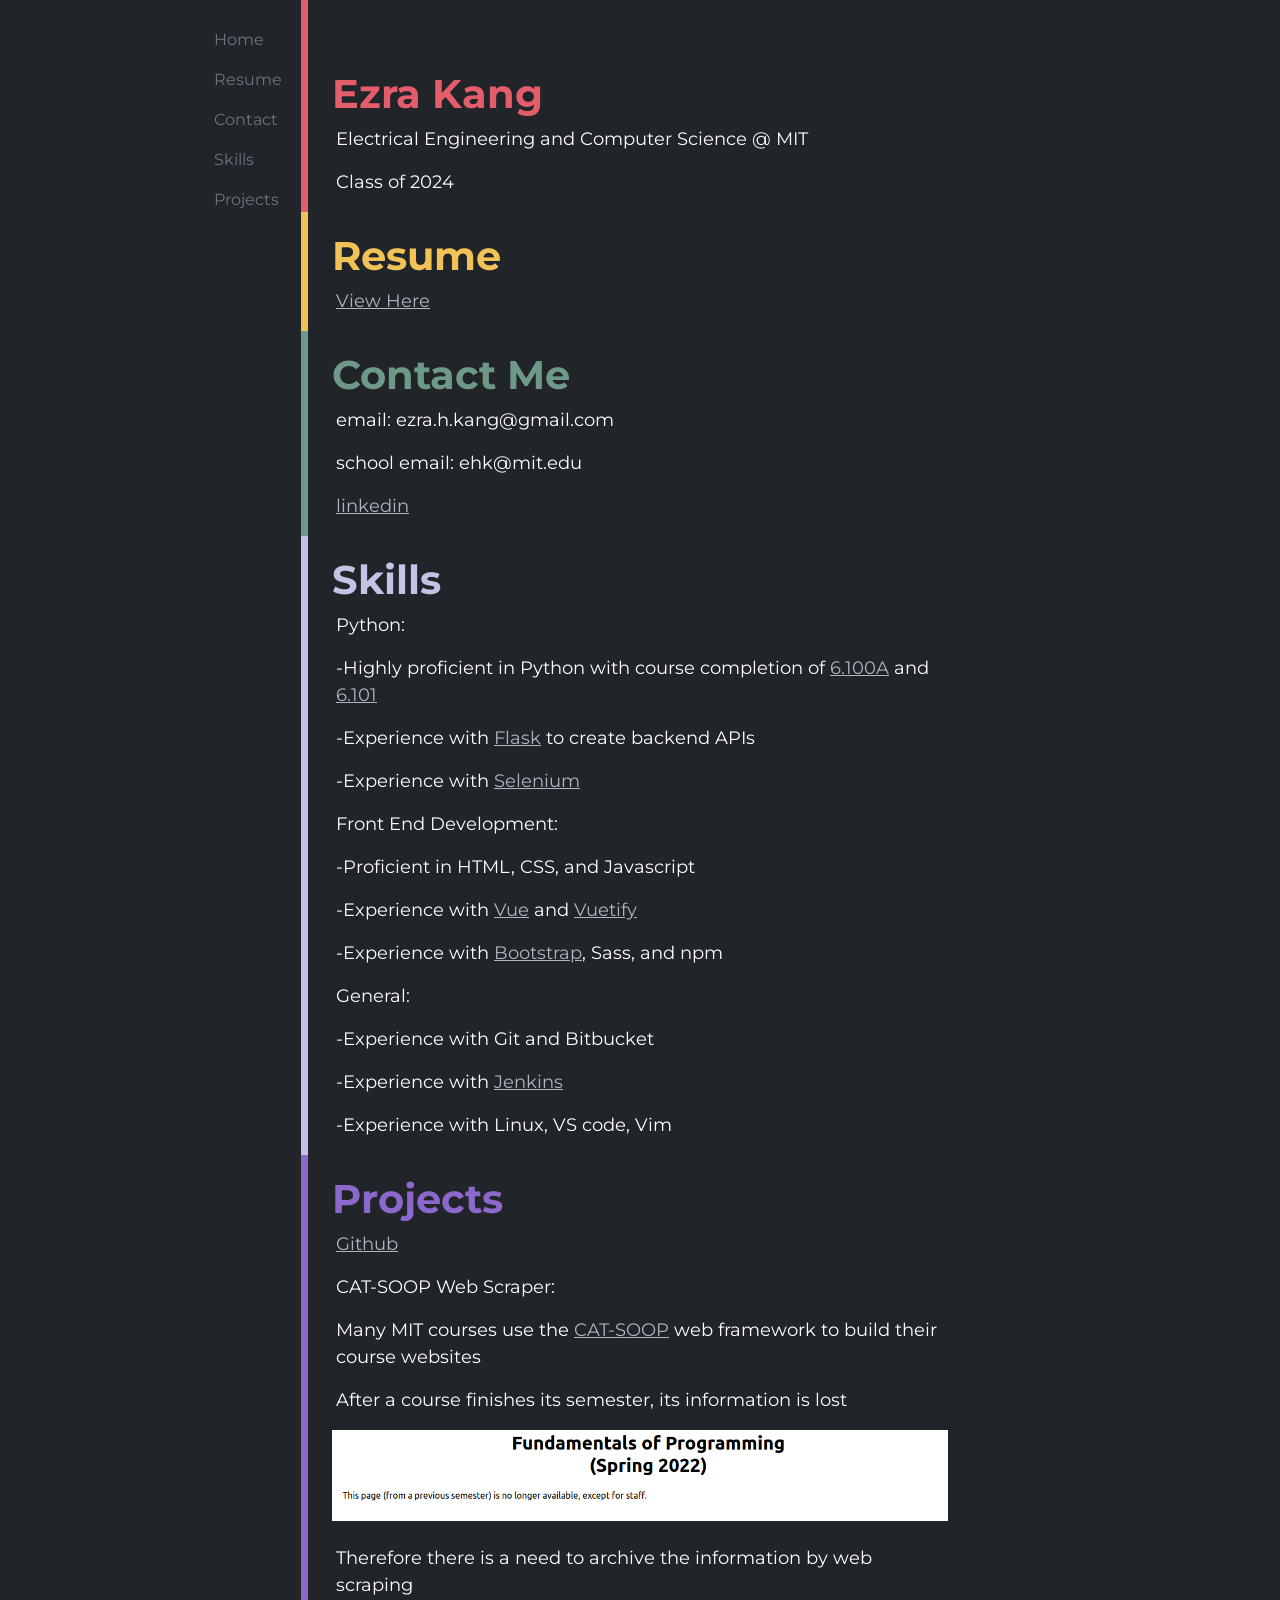
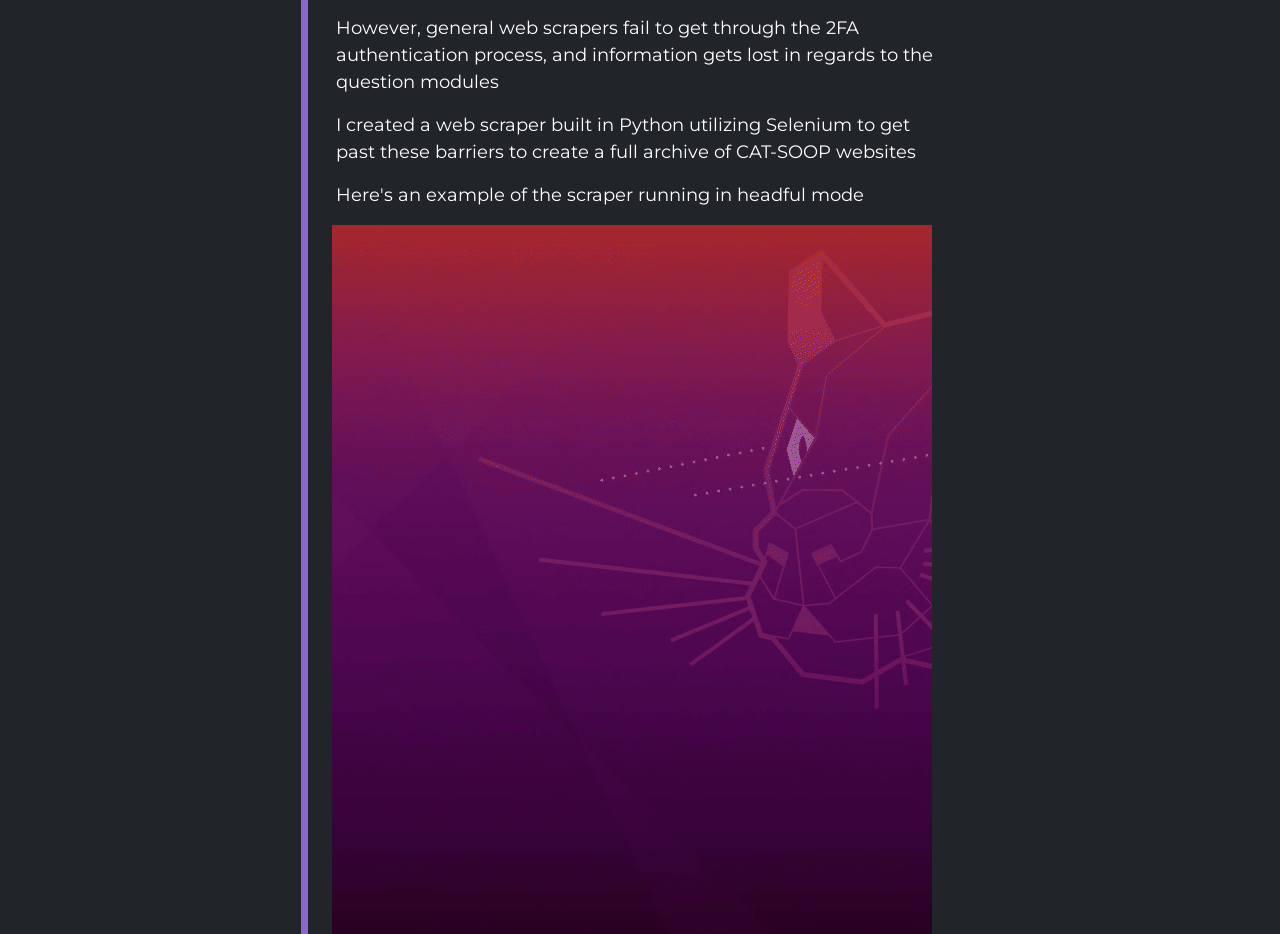
==== index.html @ 41f17ebb "initial site" ====
<!doctype html>
<html lang="en">
  <head>
    <meta charset="utf-8">
    <meta name="viewport" content="width=device-width, initial-scale=1">
    <link rel="preconnect" href="https://fonts.googleapis.com">
    <link rel="preconnect" href="https://fonts.gstatic.com" crossorigin>
    <link href="https://fonts.googleapis.com/css2?family=Montserrat:wght@400;700;800&display=swap" rel="stylesheet">
    <link rel="stylesheet" href="assets/css/custom.css">
    <title>ezra kang</title>
  </head>
  <body data-bs-spy="scroll" data-bs-target="navbar" data-bs-smooth-scroll="true" tabindex="0">
    <!-- Custom Nav Bar -->
    <div class="container-fluid fixed-top navbar-container">
      <div class="row" style="height: 1px">
        <div class="col d-flex flex-column align-items-end">
          <div id="navbar" style="margin-top: 20px; margin-right: 10px">
            <ul>
              <li>
                <a class="nav-link" id="home-link" href="#home">Home</a>
              </li>
              <li>
                <a class="nav-link" href="#resume">Resume</a>
              </li>
              <li>
                <a class="nav-link" href="#contact">Contact</a>
              </li>
              <li>
                <a class="nav-link" href="#skills">Skills</a>
              </li>
              <li>
                <a class="nav-link" href="#projects">Projects</a>
              </li>
            </ul>
          </div>
        </div>
        <div class="col col-sm-5 col-md-7 col-xl-6" style="height: 1px">
        </div>
        <div class="col">
        </div>
      </div>
    </div>
    <!-- Header Section -->
    <div class="container-fluid" id="home">
      <div class="row">
        <div class="col-1 col-sm d-flex flex-row-reverse">
          <div class="vr" style="background-color: var(--bs-c-red)"></div>
        </div>
        <div class="col col-sm-5 col-md-7 col-xl-6">
          <h1 style="margin-top: 70px; color: var(--bs-c-red)">Ezra Kang</h1>
          <p>Electrical Engineering and Computer Science @ MIT</p>
          <p>Class of 2024</p>
        </div>
        <div class="col right-container">
        </div>
      </div>
    </div>
    <!-- Resume Section -->
    <div class="container-fluid" id="resume">
      <div class="row">
        <div class="col-1 col-sm d-flex flex-row-reverse">
          <div class="vr" style="background-color: #F1C255"></div>
        </div>
        <div class="col col-sm-5 col-md-7 col-xl-6">
          <h1 style="margin-top: 20px; color: #F1C255">Resume</h1>
          <p><a href="Resume.pdf" target="_blank">View Here</a></p>
        </div>
        <div class="col">
        </div>
      </div>
    </div>
    <!-- Contact Section -->
    <div class="container-fluid" id="contact">
      <div class="row">
        <div class="col-1 col-sm d-flex flex-row-reverse">
          <div class="vr" style="background-color: #6E9887"></div>
        </div>
        <div class="col col-sm-5 col-md-7 col-xl-6">
          <h1 style="margin-top: 20px; color: #6E9887">Contact Me</h1>
          <p>email: ezra.h.kang@gmail.com</p>
          <p>school email: ehk@mit.edu</p>
          <p><a href="https://www.linkedin.com/in/ezra-kang-b1731a236" rel="nofollow" target="_blank">linkedin</a> </p>
        </div>
        <div class="col right-container">
        </div>
      </div>
    </div>
    <!-- Skills Section -->
    <div class="container-fluid" id="skills">
      <div class="row">
        <div class="col-1 col-sm d-flex flex-row-reverse">
          <div class="vr" style="background-color: #C3C3E6"></div>
        </div>
        <div class="col col-sm-5 col-md-7 col-xl-6">
          <h1 style="margin-top: 20px; color: #C3C3E6">Skills</h1>
          <p>Python:</p>
          <p>-Highly proficient in Python with course completion of <a href="https://sicp-s1.mit.edu" target="_blank">6.100A</a> and <a href="https://py.mit.edu/" target="_blank">6.101</a></p>
          <p>-Experience with <a href="https://flask.palletsprojects.com/en/2.2.x/" target="_blank">Flask</a> to create backend APIs</p>
          <p>-Experience with <a href="https://www.selenium.dev/" target="_blank">Selenium</a></p>
          <p>Front End Development:</p>
          <p>-Proficient in HTML, CSS, and Javascript</p>
          <p>-Experience with <a href="https://vuejs.org/" target="_blank">Vue</a> and <a href="https://vuetifyjs.com/en/" target="_blank">Vuetify</a></p>
          <p>-Experience with <a href="https://getbootstrap.com/" target="_blank">Bootstrap</a>, Sass, and npm</p>
          <p>General:</p>
          <p>-Experience with Git and Bitbucket</p>
          <p>-Experience with <a href="https://www.jenkins.io/" target="_blank">Jenkins</a></p>
          <p>-Experience with Linux, VS code, Vim</p>
        </div>
        <div class="col right-container">
        </div>
      </div>
    </div>
    <!-- Projects Section -->
    <div class="container-fluid" id="projects">
      <div class="row">
        <div class="col-1 col-sm d-flex flex-row-reverse">
          <div class="vr" style="background-color: var(--bs-c-purple)"></div>
        </div>
        <div class="col col-sm-5 col-md-7 col-xl-6">
          <h1 style="margin-top: 20px; color: var(--bs-c-purple)">Projects</h1>
          <p><a href="https://github.com/ezrakang" target="_blank">Github</a></p>
          <p>CAT-SOOP Web Scraper:</p>
          <p>Many MIT courses use the <a href="https://catsoop.mit.edu/website" target="_blank">CAT-SOOP</a> web framework to build their course websites</p>
          <p>After a course finishes its semester, its information is lost</p>
          <img src="lost.png" class="img-fluid">
          <br>
          <br>
          <p>Therefore there is a need to archive the information by web scraping</p>
          <p>However, general web scrapers fail to get through the 2FA authentication process, and information gets lost in regards to the question modules</p>
          <p>I created a web scraper built in Python utilizing Selenium to get past these barriers to create a full archive of CAT-SOOP websites</p>
          <p>Here's an example of the scraper running in headful mode</p>
          <img src="scraper.gif" class="img-fluid">
        </div>
        <div class="col right-container">
        </div>
      </div>
    </div>
    <script type="module" src="assets/js/starter.js"></script>
  </body>
</html>
---- assets/css/custom.css ----
﻿:root{--bs-blue: #0d6efd;--bs-indigo: #6610f2;--bs-purple: #6f42c1;--bs-pink: #d63384;--bs-red: #dc3545;--bs-orange: #fd7e14;--bs-yellow: #ffc107;--bs-green: #198754;--bs-teal: #20c997;--bs-cyan: #0dcaf0;--bs-white: #fff;--bs-gray: #6c757d;--bs-gray-dark: #343a40;--bs-c-red: #e35d6a;--bs-c-purple: #8c68cd;--bs-gray-100: #f8f9fa;--bs-gray-200: #e9ecef;--bs-gray-300: #dee2e6;--bs-gray-400: #ced4da;--bs-gray-500: #adb5bd;--bs-gray-600: #6c757d;--bs-gray-700: #495057;--bs-gray-800: #343a40;--bs-gray-900: #212529;--bs-primary: #0d6efd;--bs-secondary: #6c757d;--bs-success: #198754;--bs-info: #0dcaf0;--bs-warning: #ffc107;--bs-danger: #dc3545;--bs-light: #f8f9fa;--bs-dark: #212529;--bs-primary-rgb: 13, 110, 253;--bs-secondary-rgb: 108, 117, 125;--bs-success-rgb: 25, 135, 84;--bs-info-rgb: 13, 202, 240;--bs-warning-rgb: 255, 193, 7;--bs-danger-rgb: 220, 53, 69;--bs-light-rgb: 248, 249, 250;--bs-dark-rgb: 33, 37, 41;--bs-white-rgb: 255, 255, 255;--bs-black-rgb: 0, 0, 0;--bs-body-rgb: 33, 37, 41;--bs-font-sans-serif: system-ui, -apple-system, "Segoe UI", Roboto, "Helvetica Neue", Arial, "Noto Sans", "Liberation Sans", sans-serif, "Apple Color Emoji", "Segoe UI Emoji", "Segoe UI Symbol", "Noto Color Emoji";--bs-font-monospace: SFMono-Regular, Menlo, Monaco, Consolas, "Liberation Mono", "Courier New", monospace;--bs-gradient: linear-gradient(180deg, rgba(255, 255, 255, 0.15), rgba(255, 255, 255, 0));--bs-body-font-family: var(--bs-font-sans-serif);--bs-body-font-size: 1rem;--bs-body-font-weight: 400;--bs-body-line-height: 1.5;--bs-body-color: #212529;--bs-body-bg: #fff}*,*::before,*::after{box-sizing:border-box}@media(prefers-reduced-motion: no-preference){:root{scroll-behavior:smooth}}body{margin:0;font-family:var(--bs-body-font-family);font-size:var(--bs-body-font-size);font-weight:var(--bs-body-font-weight);line-height:var(--bs-body-line-height);color:var(--bs-body-color);text-align:var(--bs-body-text-align);background-color:var(--bs-body-bg);-webkit-text-size-adjust:100%;-webkit-tap-highlight-color:rgba(0,0,0,0)}hr{margin:1rem 0;color:inherit;background-color:currentColor;border:0;opacity:.25}hr:not([size]){height:1px}h6,.h6,h5,.h5,h4,.h4,h3,.h3,h2,.h2,h1,.h1{margin-top:0;margin-bottom:.5rem;font-weight:500;line-height:1.2}h1,.h1{font-size:calc(1.375rem + 1.5vw)}@media(min-width: 1200px){h1,.h1{font-size:2.5rem}}h2,.h2{font-size:calc(1.325rem + 0.9vw)}@media(min-width: 1200px){h2,.h2{font-size:2rem}}h3,.h3{font-size:calc(1.3rem + 0.6vw)}@media(min-width: 1200px){h3,.h3{font-size:1.75rem}}h4,.h4{font-size:calc(1.275rem + 0.3vw)}@media(min-width: 1200px){h4,.h4{font-size:1.5rem}}h5,.h5{font-size:1.25rem}h6,.h6{font-size:1rem}p{margin-top:0;margin-bottom:1rem}abbr[title],abbr[data-bs-original-title]{text-decoration:underline dotted;cursor:help;text-decoration-skip-ink:none}address{margin-bottom:1rem;font-style:normal;line-height:inherit}ol,ul{padding-left:2rem}ol,ul,dl{margin-top:0;margin-bottom:1rem}ol ol,ul ul,ol ul,ul ol{margin-bottom:0}dt{font-weight:700}dd{margin-bottom:.5rem;margin-left:0}blockquote{margin:0 0 1rem}b,strong{font-weight:bolder}small,.small{font-size:0.875em}mark,.mark{padding:.2em;background-color:#fcf8e3}sub,sup{position:relative;font-size:0.75em;line-height:0;vertical-align:baseline}sub{bottom:-0.25em}sup{top:-0.5em}a{color:#0d6efd;text-decoration:underline}a:hover{color:#0a58ca}a:not([href]):not([class]),a:not([href]):not([class]):hover{color:inherit;text-decoration:none}pre,code,kbd,samp{font-family:var(--bs-font-monospace);font-size:1em;direction:ltr /* rtl:ignore */;unicode-bidi:bidi-override}pre{display:block;margin-top:0;margin-bottom:1rem;overflow:auto;font-size:0.875em}pre code{font-size:inherit;color:inherit;word-break:normal}code{font-size:0.875em;color:#d63384;word-wrap:break-word}a>code{color:inherit}kbd{padding:.2rem .4rem;font-size:0.875em;color:#fff;background-color:#212529;border-radius:.2rem}kbd kbd{padding:0;font-size:1em;font-weight:700}figure{margin:0 0 1rem}img,svg{vertical-align:middle}table{caption-side:bottom;border-collapse:collapse}caption{padding-top:.5rem;padding-bottom:.5rem;color:#6c757d;text-align:left}th{text-align:inherit;text-align:-webkit-match-parent}thead,tbody,tfoot,tr,td,th{border-color:inherit;border-style:solid;border-width:0}label{display:inline-block}button{border-radius:0}button:focus:not(:focus-visible){outline:0}input,button,select,optgroup,textarea{margin:0;font-family:inherit;font-size:inherit;line-height:inherit}button,select{text-transform:none}[role=button]{cursor:pointer}select{word-wrap:normal}select:disabled{opacity:1}[list]::-webkit-calendar-picker-indicator{display:none}button,[type=button],[type=reset],[type=submit]{-webkit-appearance:button}button:not(:disabled),[type=button]:not(:disabled),[type=reset]:not(:disabled),[type=submit]:not(:disabled){cursor:pointer}::-moz-focus-inner{padding:0;border-style:none}textarea{resize:vertical}fieldset{min-width:0;padding:0;margin:0;border:0}legend{float:left;width:100%;padding:0;margin-bottom:.5rem;font-size:calc(1.275rem + 0.3vw);line-height:inherit}@media(min-width: 1200px){legend{font-size:1.5rem}}legend+*{clear:left}::-webkit-datetime-edit-fields-wrapper,::-webkit-datetime-edit-text,::-webkit-datetime-edit-minute,::-webkit-datetime-edit-hour-field,::-webkit-datetime-edit-day-field,::-webkit-datetime-edit-month-field,::-webkit-datetime-edit-year-field{padding:0}::-webkit-inner-spin-button{height:auto}[type=search]{outline-offset:-2px;-webkit-appearance:textfield}::-webkit-search-decoration{-webkit-appearance:none}::-webkit-color-swatch-wrapper{padding:0}::file-selector-button{font:inherit}::-webkit-file-upload-button{font:inherit;-webkit-appearance:button}output{display:inline-block}iframe{border:0}summary{display:list-item;cursor:pointer}progress{vertical-align:baseline}[hidden]{display:none !important}.lead{font-size:1.25rem;font-weight:300}.display-1{font-size:calc(1.625rem + 4.5vw);font-weight:300;line-height:1.2}@media(min-width: 1200px){.display-1{font-size:5rem}}.display-2{font-size:calc(1.575rem + 3.9vw);font-weight:300;line-height:1.2}@media(min-width: 1200px){.display-2{font-size:4.5rem}}.display-3{font-size:calc(1.525rem + 3.3vw);font-weight:300;line-height:1.2}@media(min-width: 1200px){.display-3{font-size:4rem}}.display-4{font-size:calc(1.475rem + 2.7vw);font-weight:300;line-height:1.2}@media(min-width: 1200px){.display-4{font-size:3.5rem}}.display-5{font-size:calc(1.425rem + 2.1vw);font-weight:300;line-height:1.2}@media(min-width: 1200px){.display-5{font-size:3rem}}.display-6{font-size:calc(1.375rem + 1.5vw);font-weight:300;line-height:1.2}@media(min-width: 1200px){.display-6{font-size:2.5rem}}.list-unstyled{padding-left:0;list-style:none}.list-inline{padding-left:0;list-style:none}.list-inline-item{display:inline-block}.list-inline-item:not(:last-child){margin-right:.5rem}.initialism{font-size:0.875em;text-transform:uppercase}.blockquote{margin-bottom:1rem;font-size:1.25rem}.blockquote>:last-child{margin-bottom:0}.blockquote-footer{margin-top:-1rem;margin-bottom:1rem;font-size:0.875em;color:#6c757d}.blockquote-footer::before{content:"— "}.img-fluid{max-width:100%;height:auto}.img-thumbnail{padding:.25rem;background-color:#fff;border:1px solid #dee2e6;border-radius:.25rem;max-width:100%;height:auto}.figure{display:inline-block}.figure-img{margin-bottom:.5rem;line-height:1}.figure-caption{font-size:0.875em;color:#6c757d}.container,.container-fluid,.container-xxl,.container-xl,.container-lg,.container-md,.container-sm{width:100%;padding-right:var(--bs-gutter-x, 0.75rem);padding-left:var(--bs-gutter-x, 0.75rem);margin-right:auto;margin-left:auto}@media(min-width: 576px){.container-sm,.container{max-width:540px}}@media(min-width: 768px){.container-md,.container-sm,.container{max-width:720px}}@media(min-width: 992px){.container-lg,.container-md,.container-sm,.container{max-width:960px}}@media(min-width: 1200px){.container-xl,.container-lg,.container-md,.container-sm,.container{max-width:1140px}}@media(min-width: 1400px){.container-xxl,.container-xl,.container-lg,.container-md,.container-sm,.container{max-width:1320px}}.row{--bs-gutter-x: 1.5rem;--bs-gutter-y: 0;display:flex;flex-wrap:wrap;margin-top:calc(var(--bs-gutter-y) * -1);margin-right:calc(var(--bs-gutter-x) * -.5);margin-left:calc(var(--bs-gutter-x) * -.5)}.row>*{flex-shrink:0;width:100%;max-width:100%;padding-right:calc(var(--bs-gutter-x) * .5);padding-left:calc(var(--bs-gutter-x) * .5);margin-top:var(--bs-gutter-y)}.col{flex:1 0 0%}.row-cols-auto>*{flex:0 0 auto;width:auto}.row-cols-1>*{flex:0 0 auto;width:100%}.row-cols-2>*{flex:0 0 auto;width:50%}.row-cols-3>*{flex:0 0 auto;width:33.3333333333%}.row-cols-4>*{flex:0 0 auto;width:25%}.row-cols-5>*{flex:0 0 auto;width:20%}.row-cols-6>*{flex:0 0 auto;width:16.6666666667%}.col-auto{flex:0 0 auto;width:auto}.col-1{flex:0 0 auto;width:8.33333333%}.col-2{flex:0 0 auto;width:16.66666667%}.col-3{flex:0 0 auto;width:25%}.col-4{flex:0 0 auto;width:33.33333333%}.col-5{flex:0 0 auto;width:41.66666667%}.col-6{flex:0 0 auto;width:50%}.col-7{flex:0 0 auto;width:58.33333333%}.col-8{flex:0 0 auto;width:66.66666667%}.col-9{flex:0 0 auto;width:75%}.col-10{flex:0 0 auto;width:83.33333333%}.col-11{flex:0 0 auto;width:91.66666667%}.col-12{flex:0 0 auto;width:100%}.offset-1{margin-left:8.33333333%}.offset-2{margin-left:16.66666667%}.offset-3{margin-left:25%}.offset-4{margin-left:33.33333333%}.offset-5{margin-left:41.66666667%}.offset-6{margin-left:50%}.offset-7{margin-left:58.33333333%}.offset-8{margin-left:66.66666667%}.offset-9{margin-left:75%}.offset-10{margin-left:83.33333333%}.offset-11{margin-left:91.66666667%}.g-0,.gx-0{--bs-gutter-x: 0}.g-0,.gy-0{--bs-gutter-y: 0}.g-1,.gx-1{--bs-gutter-x: 0.25rem}.g-1,.gy-1{--bs-gutter-y: 0.25rem}.g-2,.gx-2{--bs-gutter-x: 0.5rem}.g-2,.gy-2{--bs-gutter-y: 0.5rem}.g-3,.gx-3{--bs-gutter-x: 1rem}.g-3,.gy-3{--bs-gutter-y: 1rem}.g-4,.gx-4{--bs-gutter-x: 1.5rem}.g-4,.gy-4{--bs-gutter-y: 1.5rem}.g-5,.gx-5{--bs-gutter-x: 3rem}.g-5,.gy-5{--bs-gutter-y: 3rem}@media(min-width: 576px){.col-sm{flex:1 0 0%}.row-cols-sm-auto>*{flex:0 0 auto;width:auto}.row-cols-sm-1>*{flex:0 0 auto;width:100%}.row-cols-sm-2>*{flex:0 0 auto;width:50%}.row-cols-sm-3>*{flex:0 0 auto;width:33.3333333333%}.row-cols-sm-4>*{flex:0 0 auto;width:25%}.row-cols-sm-5>*{flex:0 0 auto;width:20%}.row-cols-sm-6>*{flex:0 0 auto;width:16.6666666667%}.col-sm-auto{flex:0 0 auto;width:auto}.col-sm-1{flex:0 0 auto;width:8.33333333%}.col-sm-2{flex:0 0 auto;width:16.66666667%}.col-sm-3{flex:0 0 auto;width:25%}.col-sm-4{flex:0 0 auto;width:33.33333333%}.col-sm-5{flex:0 0 auto;width:41.66666667%}.col-sm-6{flex:0 0 auto;width:50%}.col-sm-7{flex:0 0 auto;width:58.33333333%}.col-sm-8{flex:0 0 auto;width:66.66666667%}.col-sm-9{flex:0 0 auto;width:75%}.col-sm-10{flex:0 0 auto;width:83.33333333%}.col-sm-11{flex:0 0 auto;width:91.66666667%}.col-sm-12{flex:0 0 auto;width:100%}.offset-sm-0{margin-left:0}.offset-sm-1{margin-left:8.33333333%}.offset-sm-2{margin-left:16.66666667%}.offset-sm-3{margin-left:25%}.offset-sm-4{margin-left:33.33333333%}.offset-sm-5{margin-left:41.66666667%}.offset-sm-6{margin-left:50%}.offset-sm-7{margin-left:58.33333333%}.offset-sm-8{margin-left:66.66666667%}.offset-sm-9{margin-left:75%}.offset-sm-10{margin-left:83.33333333%}.offset-sm-11{margin-left:91.66666667%}.g-sm-0,.gx-sm-0{--bs-gutter-x: 0}.g-sm-0,.gy-sm-0{--bs-gutter-y: 0}.g-sm-1,.gx-sm-1{--bs-gutter-x: 0.25rem}.g-sm-1,.gy-sm-1{--bs-gutter-y: 0.25rem}.g-sm-2,.gx-sm-2{--bs-gutter-x: 0.5rem}.g-sm-2,.gy-sm-2{--bs-gutter-y: 0.5rem}.g-sm-3,.gx-sm-3{--bs-gutter-x: 1rem}.g-sm-3,.gy-sm-3{--bs-gutter-y: 1rem}.g-sm-4,.gx-sm-4{--bs-gutter-x: 1.5rem}.g-sm-4,.gy-sm-4{--bs-gutter-y: 1.5rem}.g-sm-5,.gx-sm-5{--bs-gutter-x: 3rem}.g-sm-5,.gy-sm-5{--bs-gutter-y: 3rem}}@media(min-width: 768px){.col-md{flex:1 0 0%}.row-cols-md-auto>*{flex:0 0 auto;width:auto}.row-cols-md-1>*{flex:0 0 auto;width:100%}.row-cols-md-2>*{flex:0 0 auto;width:50%}.row-cols-md-3>*{flex:0 0 auto;width:33.3333333333%}.row-cols-md-4>*{flex:0 0 auto;width:25%}.row-cols-md-5>*{flex:0 0 auto;width:20%}.row-cols-md-6>*{flex:0 0 auto;width:16.6666666667%}.col-md-auto{flex:0 0 auto;width:auto}.col-md-1{flex:0 0 auto;width:8.33333333%}.col-md-2{flex:0 0 auto;width:16.66666667%}.col-md-3{flex:0 0 auto;width:25%}.col-md-4{flex:0 0 auto;width:33.33333333%}.col-md-5{flex:0 0 auto;width:41.66666667%}.col-md-6{flex:0 0 auto;width:50%}.col-md-7{flex:0 0 auto;width:58.33333333%}.col-md-8{flex:0 0 auto;width:66.66666667%}.col-md-9{flex:0 0 auto;width:75%}.col-md-10{flex:0 0 auto;width:83.33333333%}.col-md-11{flex:0 0 auto;width:91.66666667%}.col-md-12{flex:0 0 auto;width:100%}.offset-md-0{margin-left:0}.offset-md-1{margin-left:8.33333333%}.offset-md-2{margin-left:16.66666667%}.offset-md-3{margin-left:25%}.offset-md-4{margin-left:33.33333333%}.offset-md-5{margin-left:41.66666667%}.offset-md-6{margin-left:50%}.offset-md-7{margin-left:58.33333333%}.offset-md-8{margin-left:66.66666667%}.offset-md-9{margin-left:75%}.offset-md-10{margin-left:83.33333333%}.offset-md-11{margin-left:91.66666667%}.g-md-0,.gx-md-0{--bs-gutter-x: 0}.g-md-0,.gy-md-0{--bs-gutter-y: 0}.g-md-1,.gx-md-1{--bs-gutter-x: 0.25rem}.g-md-1,.gy-md-1{--bs-gutter-y: 0.25rem}.g-md-2,.gx-md-2{--bs-gutter-x: 0.5rem}.g-md-2,.gy-md-2{--bs-gutter-y: 0.5rem}.g-md-3,.gx-md-3{--bs-gutter-x: 1rem}.g-md-3,.gy-md-3{--bs-gutter-y: 1rem}.g-md-4,.gx-md-4{--bs-gutter-x: 1.5rem}.g-md-4,.gy-md-4{--bs-gutter-y: 1.5rem}.g-md-5,.gx-md-5{--bs-gutter-x: 3rem}.g-md-5,.gy-md-5{--bs-gutter-y: 3rem}}@media(min-width: 992px){.col-lg{flex:1 0 0%}.row-cols-lg-auto>*{flex:0 0 auto;width:auto}.row-cols-lg-1>*{flex:0 0 auto;width:100%}.row-cols-lg-2>*{flex:0 0 auto;width:50%}.row-cols-lg-3>*{flex:0 0 auto;width:33.3333333333%}.row-cols-lg-4>*{flex:0 0 auto;width:25%}.row-cols-lg-5>*{flex:0 0 auto;width:20%}.row-cols-lg-6>*{flex:0 0 auto;width:16.6666666667%}.col-lg-auto{flex:0 0 auto;width:auto}.col-lg-1{flex:0 0 auto;width:8.33333333%}.col-lg-2{flex:0 0 auto;width:16.66666667%}.col-lg-3{flex:0 0 auto;width:25%}.col-lg-4{flex:0 0 auto;width:33.33333333%}.col-lg-5{flex:0 0 auto;width:41.66666667%}.col-lg-6{flex:0 0 auto;width:50%}.col-lg-7{flex:0 0 auto;width:58.33333333%}.col-lg-8{flex:0 0 auto;width:66.66666667%}.col-lg-9{flex:0 0 auto;width:75%}.col-lg-10{flex:0 0 auto;width:83.33333333%}.col-lg-11{flex:0 0 auto;width:91.66666667%}.col-lg-12{flex:0 0 auto;width:100%}.offset-lg-0{margin-left:0}.offset-lg-1{margin-left:8.33333333%}.offset-lg-2{margin-left:16.66666667%}.offset-lg-3{margin-left:25%}.offset-lg-4{margin-left:33.33333333%}.offset-lg-5{margin-left:41.66666667%}.offset-lg-6{margin-left:50%}.offset-lg-7{margin-left:58.33333333%}.offset-lg-8{margin-left:66.66666667%}.offset-lg-9{margin-left:75%}.offset-lg-10{margin-left:83.33333333%}.offset-lg-11{margin-left:91.66666667%}.g-lg-0,.gx-lg-0{--bs-gutter-x: 0}.g-lg-0,.gy-lg-0{--bs-gutter-y: 0}.g-lg-1,.gx-lg-1{--bs-gutter-x: 0.25rem}.g-lg-1,.gy-lg-1{--bs-gutter-y: 0.25rem}.g-lg-2,.gx-lg-2{--bs-gutter-x: 0.5rem}.g-lg-2,.gy-lg-2{--bs-gutter-y: 0.5rem}.g-lg-3,.gx-lg-3{--bs-gutter-x: 1rem}.g-lg-3,.gy-lg-3{--bs-gutter-y: 1rem}.g-lg-4,.gx-lg-4{--bs-gutter-x: 1.5rem}.g-lg-4,.gy-lg-4{--bs-gutter-y: 1.5rem}.g-lg-5,.gx-lg-5{--bs-gutter-x: 3rem}.g-lg-5,.gy-lg-5{--bs-gutter-y: 3rem}}@media(min-width: 1200px){.col-xl{flex:1 0 0%}.row-cols-xl-auto>*{flex:0 0 auto;width:auto}.row-cols-xl-1>*{flex:0 0 auto;width:100%}.row-cols-xl-2>*{flex:0 0 auto;width:50%}.row-cols-xl-3>*{flex:0 0 auto;width:33.3333333333%}.row-cols-xl-4>*{flex:0 0 auto;width:25%}.row-cols-xl-5>*{flex:0 0 auto;width:20%}.row-cols-xl-6>*{flex:0 0 auto;width:16.6666666667%}.col-xl-auto{flex:0 0 auto;width:auto}.col-xl-1{flex:0 0 auto;width:8.33333333%}.col-xl-2{flex:0 0 auto;width:16.66666667%}.col-xl-3{flex:0 0 auto;width:25%}.col-xl-4{flex:0 0 auto;width:33.33333333%}.col-xl-5{flex:0 0 auto;width:41.66666667%}.col-xl-6{flex:0 0 auto;width:50%}.col-xl-7{flex:0 0 auto;width:58.33333333%}.col-xl-8{flex:0 0 auto;width:66.66666667%}.col-xl-9{flex:0 0 auto;width:75%}.col-xl-10{flex:0 0 auto;width:83.33333333%}.col-xl-11{flex:0 0 auto;width:91.66666667%}.col-xl-12{flex:0 0 auto;width:100%}.offset-xl-0{margin-left:0}.offset-xl-1{margin-left:8.33333333%}.offset-xl-2{margin-left:16.66666667%}.offset-xl-3{margin-left:25%}.offset-xl-4{margin-left:33.33333333%}.offset-xl-5{margin-left:41.66666667%}.offset-xl-6{margin-left:50%}.offset-xl-7{margin-left:58.33333333%}.offset-xl-8{margin-left:66.66666667%}.offset-xl-9{margin-left:75%}.offset-xl-10{margin-left:83.33333333%}.offset-xl-11{margin-left:91.66666667%}.g-xl-0,.gx-xl-0{--bs-gutter-x: 0}.g-xl-0,.gy-xl-0{--bs-gutter-y: 0}.g-xl-1,.gx-xl-1{--bs-gutter-x: 0.25rem}.g-xl-1,.gy-xl-1{--bs-gutter-y: 0.25rem}.g-xl-2,.gx-xl-2{--bs-gutter-x: 0.5rem}.g-xl-2,.gy-xl-2{--bs-gutter-y: 0.5rem}.g-xl-3,.gx-xl-3{--bs-gutter-x: 1rem}.g-xl-3,.gy-xl-3{--bs-gutter-y: 1rem}.g-xl-4,.gx-xl-4{--bs-gutter-x: 1.5rem}.g-xl-4,.gy-xl-4{--bs-gutter-y: 1.5rem}.g-xl-5,.gx-xl-5{--bs-gutter-x: 3rem}.g-xl-5,.gy-xl-5{--bs-gutter-y: 3rem}}@media(min-width: 1400px){.col-xxl{flex:1 0 0%}.row-cols-xxl-auto>*{flex:0 0 auto;width:auto}.row-cols-xxl-1>*{flex:0 0 auto;width:100%}.row-cols-xxl-2>*{flex:0 0 auto;width:50%}.row-cols-xxl-3>*{flex:0 0 auto;width:33.3333333333%}.row-cols-xxl-4>*{flex:0 0 auto;width:25%}.row-cols-xxl-5>*{flex:0 0 auto;width:20%}.row-cols-xxl-6>*{flex:0 0 auto;width:16.6666666667%}.col-xxl-auto{flex:0 0 auto;width:auto}.col-xxl-1{flex:0 0 auto;width:8.33333333%}.col-xxl-2{flex:0 0 auto;width:16.66666667%}.col-xxl-3{flex:0 0 auto;width:25%}.col-xxl-4{flex:0 0 auto;width:33.33333333%}.col-xxl-5{flex:0 0 auto;width:41.66666667%}.col-xxl-6{flex:0 0 auto;width:50%}.col-xxl-7{flex:0 0 auto;width:58.33333333%}.col-xxl-8{flex:0 0 auto;width:66.66666667%}.col-xxl-9{flex:0 0 auto;width:75%}.col-xxl-10{flex:0 0 auto;width:83.33333333%}.col-xxl-11{flex:0 0 auto;width:91.66666667%}.col-xxl-12{flex:0 0 auto;width:100%}.offset-xxl-0{margin-left:0}.offset-xxl-1{margin-left:8.33333333%}.offset-xxl-2{margin-left:16.66666667%}.offset-xxl-3{margin-left:25%}.offset-xxl-4{margin-left:33.33333333%}.offset-xxl-5{margin-left:41.66666667%}.offset-xxl-6{margin-left:50%}.offset-xxl-7{margin-left:58.33333333%}.offset-xxl-8{margin-left:66.66666667%}.offset-xxl-9{margin-left:75%}.offset-xxl-10{margin-left:83.33333333%}.offset-xxl-11{margin-left:91.66666667%}.g-xxl-0,.gx-xxl-0{--bs-gutter-x: 0}.g-xxl-0,.gy-xxl-0{--bs-gutter-y: 0}.g-xxl-1,.gx-xxl-1{--bs-gutter-x: 0.25rem}.g-xxl-1,.gy-xxl-1{--bs-gutter-y: 0.25rem}.g-xxl-2,.gx-xxl-2{--bs-gutter-x: 0.5rem}.g-xxl-2,.gy-xxl-2{--bs-gutter-y: 0.5rem}.g-xxl-3,.gx-xxl-3{--bs-gutter-x: 1rem}.g-xxl-3,.gy-xxl-3{--bs-gutter-y: 1rem}.g-xxl-4,.gx-xxl-4{--bs-gutter-x: 1.5rem}.g-xxl-4,.gy-xxl-4{--bs-gutter-y: 1.5rem}.g-xxl-5,.gx-xxl-5{--bs-gutter-x: 3rem}.g-xxl-5,.gy-xxl-5{--bs-gutter-y: 3rem}}.nav{display:flex;flex-wrap:wrap;padding-left:0;margin-bottom:0;list-style:none}.nav-link{display:block;padding:.5rem 1rem;color:#0d6efd;text-decoration:none;transition:color .15s ease-in-out,background-color .15s ease-in-out,border-color .15s ease-in-out}@media(prefers-reduced-motion: reduce){.nav-link{transition:none}}.nav-link:hover,.nav-link:focus{color:#0a58ca}.nav-link.disabled{color:#6c757d;pointer-events:none;cursor:default}.nav-tabs{border-bottom:1px solid #dee2e6}.nav-tabs .nav-link{margin-bottom:-1px;background:none;border:1px solid transparent;border-top-left-radius:.25rem;border-top-right-radius:.25rem}.nav-tabs .nav-link:hover,.nav-tabs .nav-link:focus{border-color:#e9ecef #e9ecef #dee2e6;isolation:isolate}.nav-tabs .nav-link.disabled{color:#6c757d;background-color:transparent;border-color:transparent}.nav-tabs .nav-link.active,.nav-tabs .nav-item.show .nav-link{color:#495057;background-color:#fff;border-color:#dee2e6 #dee2e6 #fff}.nav-tabs .dropdown-menu{margin-top:-1px;border-top-left-radius:0;border-top-right-radius:0}.nav-pills .nav-link{background:none;border:0;border-radius:.25rem}.nav-pills .nav-link.active,.nav-pills .show>.nav-link{color:#fff;background-color:#0d6efd}.nav-fill>.nav-link,.nav-fill .nav-item{flex:1 1 auto;text-align:center}.nav-justified>.nav-link,.nav-justified .nav-item{flex-basis:0;flex-grow:1;text-align:center}.nav-fill .nav-item .nav-link,.nav-justified .nav-item .nav-link{width:100%}.tab-content>.tab-pane{display:none}.tab-content>.active{display:block}.navbar{position:relative;display:flex;flex-wrap:wrap;align-items:center;justify-content:space-between;padding-top:.5rem;padding-bottom:.5rem}.navbar>.container,.navbar>.container-fluid,.navbar>.container-sm,.navbar>.container-md,.navbar>.container-lg,.navbar>.container-xl,.navbar>.container-xxl{display:flex;flex-wrap:inherit;align-items:center;justify-content:space-between}.navbar-brand{padding-top:.3125rem;padding-bottom:.3125rem;margin-right:1rem;font-size:1.25rem;text-decoration:none;white-space:nowrap}.navbar-nav{display:flex;flex-direction:column;padding-left:0;margin-bottom:0;list-style:none}.navbar-nav .nav-link{padding-right:0;padding-left:0}.navbar-nav .dropdown-menu{position:static}.navbar-text{padding-top:.5rem;padding-bottom:.5rem}.navbar-collapse{flex-basis:100%;flex-grow:1;align-items:center}.navbar-toggler{padding:.25rem .75rem;font-size:1.25rem;line-height:1;background-color:transparent;border:1px solid transparent;border-radius:.25rem;transition:box-shadow .15s ease-in-out}@media(prefers-reduced-motion: reduce){.navbar-toggler{transition:none}}.navbar-toggler:hover{text-decoration:none}.navbar-toggler:focus{text-decoration:none;outline:0;box-shadow:0 0 0 .25rem}.navbar-toggler-icon{display:inline-block;width:1.5em;height:1.5em;vertical-align:middle;background-repeat:no-repeat;background-position:center;background-size:100%}.navbar-nav-scroll{max-height:var(--bs-scroll-height, 75vh);overflow-y:auto}@media(min-width: 576px){.navbar-expand-sm{flex-wrap:nowrap;justify-content:flex-start}.navbar-expand-sm .navbar-nav{flex-direction:row}.navbar-expand-sm .navbar-nav .dropdown-menu{position:absolute}.navbar-expand-sm .navbar-nav .nav-link{padding-right:.5rem;padding-left:.5rem}.navbar-expand-sm .navbar-nav-scroll{overflow:visible}.navbar-expand-sm .navbar-collapse{display:flex !important;flex-basis:auto}.navbar-expand-sm .navbar-toggler{display:none}.navbar-expand-sm .offcanvas-header{display:none}.navbar-expand-sm .offcanvas{position:inherit;bottom:0;z-index:1000;flex-grow:1;visibility:visible !important;background-color:transparent;border-right:0;border-left:0;transition:none;transform:none}.navbar-expand-sm .offcanvas-top,.navbar-expand-sm .offcanvas-bottom{height:auto;border-top:0;border-bottom:0}.navbar-expand-sm .offcanvas-body{display:flex;flex-grow:0;padding:0;overflow-y:visible}}@media(min-width: 768px){.navbar-expand-md{flex-wrap:nowrap;justify-content:flex-start}.navbar-expand-md .navbar-nav{flex-direction:row}.navbar-expand-md .navbar-nav .dropdown-menu{position:absolute}.navbar-expand-md .navbar-nav .nav-link{padding-right:.5rem;padding-left:.5rem}.navbar-expand-md .navbar-nav-scroll{overflow:visible}.navbar-expand-md .navbar-collapse{display:flex !important;flex-basis:auto}.navbar-expand-md .navbar-toggler{display:none}.navbar-expand-md .offcanvas-header{display:none}.navbar-expand-md .offcanvas{position:inherit;bottom:0;z-index:1000;flex-grow:1;visibility:visible !important;background-color:transparent;border-right:0;border-left:0;transition:none;transform:none}.navbar-expand-md .offcanvas-top,.navbar-expand-md .offcanvas-bottom{height:auto;border-top:0;border-bottom:0}.navbar-expand-md .offcanvas-body{display:flex;flex-grow:0;padding:0;overflow-y:visible}}@media(min-width: 992px){.navbar-expand-lg{flex-wrap:nowrap;justify-content:flex-start}.navbar-expand-lg .navbar-nav{flex-direction:row}.navbar-expand-lg .navbar-nav .dropdown-menu{position:absolute}.navbar-expand-lg .navbar-nav .nav-link{padding-right:.5rem;padding-left:.5rem}.navbar-expand-lg .navbar-nav-scroll{overflow:visible}.navbar-expand-lg .navbar-collapse{display:flex !important;flex-basis:auto}.navbar-expand-lg .navbar-toggler{display:none}.navbar-expand-lg .offcanvas-header{display:none}.navbar-expand-lg .offcanvas{position:inherit;bottom:0;z-index:1000;flex-grow:1;visibility:visible !important;background-color:transparent;border-right:0;border-left:0;transition:none;transform:none}.navbar-expand-lg .offcanvas-top,.navbar-expand-lg .offcanvas-bottom{height:auto;border-top:0;border-bottom:0}.navbar-expand-lg .offcanvas-body{display:flex;flex-grow:0;padding:0;overflow-y:visible}}@media(min-width: 1200px){.navbar-expand-xl{flex-wrap:nowrap;justify-content:flex-start}.navbar-expand-xl .navbar-nav{flex-direction:row}.navbar-expand-xl .navbar-nav .dropdown-menu{position:absolute}.navbar-expand-xl .navbar-nav .nav-link{padding-right:.5rem;padding-left:.5rem}.navbar-expand-xl .navbar-nav-scroll{overflow:visible}.navbar-expand-xl .navbar-collapse{display:flex !important;flex-basis:auto}.navbar-expand-xl .navbar-toggler{display:none}.navbar-expand-xl .offcanvas-header{display:none}.navbar-expand-xl .offcanvas{position:inherit;bottom:0;z-index:1000;flex-grow:1;visibility:visible !important;background-color:transparent;border-right:0;border-left:0;transition:none;transform:none}.navbar-expand-xl .offcanvas-top,.navbar-expand-xl .offcanvas-bottom{height:auto;border-top:0;border-bottom:0}.navbar-expand-xl .offcanvas-body{display:flex;flex-grow:0;padding:0;overflow-y:visible}}@media(min-width: 1400px){.navbar-expand-xxl{flex-wrap:nowrap;justify-content:flex-start}.navbar-expand-xxl .navbar-nav{flex-direction:row}.navbar-expand-xxl .navbar-nav .dropdown-menu{position:absolute}.navbar-expand-xxl .navbar-nav .nav-link{padding-right:.5rem;padding-left:.5rem}.navbar-expand-xxl .navbar-nav-scroll{overflow:visible}.navbar-expand-xxl .navbar-collapse{display:flex !important;flex-basis:auto}.navbar-expand-xxl .navbar-toggler{display:none}.navbar-expand-xxl .offcanvas-header{display:none}.navbar-expand-xxl .offcanvas{position:inherit;bottom:0;z-index:1000;flex-grow:1;visibility:visible !important;background-color:transparent;border-right:0;border-left:0;transition:none;transform:none}.navbar-expand-xxl .offcanvas-top,.navbar-expand-xxl .offcanvas-bottom{height:auto;border-top:0;border-bottom:0}.navbar-expand-xxl .offcanvas-body{display:flex;flex-grow:0;padding:0;overflow-y:visible}}.navbar-expand{flex-wrap:nowrap;justify-content:flex-start}.navbar-expand .navbar-nav{flex-direction:row}.navbar-expand .navbar-nav .dropdown-menu{position:absolute}.navbar-expand .navbar-nav .nav-link{padding-right:.5rem;padding-left:.5rem}.navbar-expand .navbar-nav-scroll{overflow:visible}.navbar-expand .navbar-collapse{display:flex !important;flex-basis:auto}.navbar-expand .navbar-toggler{display:none}.navbar-expand .offcanvas-header{display:none}.navbar-expand .offcanvas{position:inherit;bottom:0;z-index:1000;flex-grow:1;visibility:visible !important;background-color:transparent;border-right:0;border-left:0;transition:none;transform:none}.navbar-expand .offcanvas-top,.navbar-expand .offcanvas-bottom{height:auto;border-top:0;border-bottom:0}.navbar-expand .offcanvas-body{display:flex;flex-grow:0;padding:0;overflow-y:visible}.navbar-light .navbar-brand{color:rgba(0,0,0,.9)}.navbar-light .navbar-brand:hover,.navbar-light .navbar-brand:focus{color:rgba(0,0,0,.9)}.navbar-light .navbar-nav .nav-link{color:rgba(0,0,0,.55)}.navbar-light .navbar-nav .nav-link:hover,.navbar-light .navbar-nav .nav-link:focus{color:rgba(0,0,0,.7)}.navbar-light .navbar-nav .nav-link.disabled{color:rgba(0,0,0,.3)}.navbar-light .navbar-nav .show>.nav-link,.navbar-light .navbar-nav .nav-link.active{color:rgba(0,0,0,.9)}.navbar-light .navbar-toggler{color:rgba(0,0,0,.55);border-color:rgba(0,0,0,.1)}.navbar-light .navbar-toggler-icon{background-image:url("data:image/svg+xml,%3csvg xmlns='http://www.w3.org/2000/svg' viewBox='0 0 30 30'%3e%3cpath stroke='rgba%280, 0, 0, 0.55%29' stroke-linecap='round' stroke-miterlimit='10' stroke-width='2' d='M4 7h22M4 15h22M4 23h22'/%3e%3c/svg%3e")}.navbar-light .navbar-text{color:rgba(0,0,0,.55)}.navbar-light .navbar-text a,.navbar-light .navbar-text a:hover,.navbar-light .navbar-text a:focus{color:rgba(0,0,0,.9)}.navbar-dark .navbar-brand{color:#fff}.navbar-dark .navbar-brand:hover,.navbar-dark .navbar-brand:focus{color:#fff}.navbar-dark .navbar-nav .nav-link{color:rgba(255,255,255,.55)}.navbar-dark .navbar-nav .nav-link:hover,.navbar-dark .navbar-nav .nav-link:focus{color:rgba(255,255,255,.75)}.navbar-dark .navbar-nav .nav-link.disabled{color:rgba(255,255,255,.25)}.navbar-dark .navbar-nav .show>.nav-link,.navbar-dark .navbar-nav .nav-link.active{color:#fff}.navbar-dark .navbar-toggler{color:rgba(255,255,255,.55);border-color:rgba(255,255,255,.1)}.navbar-dark .navbar-toggler-icon{background-image:url("data:image/svg+xml,%3csvg xmlns='http://www.w3.org/2000/svg' viewBox='0 0 30 30'%3e%3cpath stroke='rgba%28255, 255, 255, 0.55%29' stroke-linecap='round' stroke-miterlimit='10' stroke-width='2' d='M4 7h22M4 15h22M4 23h22'/%3e%3c/svg%3e")}.navbar-dark .navbar-text{color:rgba(255,255,255,.55)}.navbar-dark .navbar-text a,.navbar-dark .navbar-text a:hover,.navbar-dark .navbar-text a:focus{color:#fff}.clearfix::after{display:block;clear:both;content:""}.link-primary{color:#0d6efd}.link-primary:hover,.link-primary:focus{color:#0a58ca}.link-secondary{color:#6c757d}.link-secondary:hover,.link-secondary:focus{color:#565e64}.link-success{color:#198754}.link-success:hover,.link-success:focus{color:#146c43}.link-info{color:#0dcaf0}.link-info:hover,.link-info:focus{color:#3dd5f3}.link-warning{color:#ffc107}.link-warning:hover,.link-warning:focus{color:#ffcd39}.link-danger{color:#dc3545}.link-danger:hover,.link-danger:focus{color:#b02a37}.link-light{color:#f8f9fa}.link-light:hover,.link-light:focus{color:#f9fafb}.link-dark{color:#212529}.link-dark:hover,.link-dark:focus{color:#1a1e21}.ratio{position:relative;width:100%}.ratio::before{display:block;padding-top:var(--bs-aspect-ratio);content:""}.ratio>*{position:absolute;top:0;left:0;width:100%;height:100%}.ratio-1x1{--bs-aspect-ratio: 100%}.ratio-4x3{--bs-aspect-ratio: calc(3 / 4 * 100%)}.ratio-16x9{--bs-aspect-ratio: calc(9 / 16 * 100%)}.ratio-21x9{--bs-aspect-ratio: calc(9 / 21 * 100%)}.fixed-top{position:fixed;top:0;right:0;left:0;z-index:1030}.fixed-bottom{position:fixed;right:0;bottom:0;left:0;z-index:1030}.sticky-top{position:sticky;top:0;z-index:1020}@media(min-width: 576px){.sticky-sm-top{position:sticky;top:0;z-index:1020}}@media(min-width: 768px){.sticky-md-top{position:sticky;top:0;z-index:1020}}@media(min-width: 992px){.sticky-lg-top{position:sticky;top:0;z-index:1020}}@media(min-width: 1200px){.sticky-xl-top{position:sticky;top:0;z-index:1020}}@media(min-width: 1400px){.sticky-xxl-top{position:sticky;top:0;z-index:1020}}.hstack{display:flex;flex-direction:row;align-items:center;align-self:stretch}.vstack{display:flex;flex:1 1 auto;flex-direction:column;align-self:stretch}.visually-hidden,.visually-hidden-focusable:not(:focus):not(:focus-within){position:absolute !important;width:1px !important;height:1px !important;padding:0 !important;margin:-1px !important;overflow:hidden !important;clip:rect(0, 0, 0, 0) !important;white-space:nowrap !important;border:0 !important}.stretched-link::after{position:absolute;top:0;right:0;bottom:0;left:0;z-index:1;content:""}.text-truncate{overflow:hidden;text-overflow:ellipsis;white-space:nowrap}.vr{display:inline-block;align-self:stretch;width:1px;min-height:1em;background-color:currentColor;opacity:.25}.align-baseline{vertical-align:baseline !important}.align-top{vertical-align:top !important}.align-middle{vertical-align:middle !important}.align-bottom{vertical-align:bottom !important}.align-text-bottom{vertical-align:text-bottom !important}.align-text-top{vertical-align:text-top !important}.float-start{float:left !important}.float-end{float:right !important}.float-none{float:none !important}.opacity-0{opacity:0 !important}.opacity-25{opacity:.25 !important}.opacity-50{opacity:.5 !important}.opacity-75{opacity:.75 !important}.opacity-100{opacity:1 !important}.overflow-auto{overflow:auto !important}.overflow-hidden{overflow:hidden !important}.overflow-visible{overflow:visible !important}.overflow-scroll{overflow:scroll !important}.d-inline{display:inline !important}.d-inline-block{display:inline-block !important}.d-block{display:block !important}.d-grid{display:grid !important}.d-table{display:table !important}.d-table-row{display:table-row !important}.d-table-cell{display:table-cell !important}.d-flex{display:flex !important}.d-inline-flex{display:inline-flex !important}.d-none{display:none !important}.shadow{box-shadow:0 .5rem 1rem rgba(0,0,0,.15) !important}.shadow-sm{box-shadow:0 .125rem .25rem rgba(0,0,0,.075) !important}.shadow-lg{box-shadow:0 1rem 3rem rgba(0,0,0,.175) !important}.shadow-none{box-shadow:none !important}.position-static{position:static !important}.position-relative{position:relative !important}.position-absolute{position:absolute !important}.position-fixed{position:fixed !important}.position-sticky{position:sticky !important}.top-0{top:0 !important}.top-50{top:50% !important}.top-100{top:100% !important}.bottom-0{bottom:0 !important}.bottom-50{bottom:50% !important}.bottom-100{bottom:100% !important}.start-0{left:0 !important}.start-50{left:50% !important}.start-100{left:100% !important}.end-0{right:0 !important}.end-50{right:50% !important}.end-100{right:100% !important}.translate-middle{transform:translate(-50%, -50%) !important}.translate-middle-x{transform:translateX(-50%) !important}.translate-middle-y{transform:translateY(-50%) !important}.border{border:1px solid #dee2e6 !important}.border-0{border:0 !important}.border-top{border-top:1px solid #dee2e6 !important}.border-top-0{border-top:0 !important}.border-end{border-right:1px solid #dee2e6 !important}.border-end-0{border-right:0 !important}.border-bottom{border-bottom:1px solid #dee2e6 !important}.border-bottom-0{border-bottom:0 !important}.border-start{border-left:1px solid #dee2e6 !important}.border-start-0{border-left:0 !important}.border-primary{border-color:#0d6efd !important}.border-secondary{border-color:#6c757d !important}.border-success{border-color:#198754 !important}.border-info{border-color:#0dcaf0 !important}.border-warning{border-color:#ffc107 !important}.border-danger{border-color:#dc3545 !important}.border-light{border-color:#f8f9fa !important}.border-dark{border-color:#212529 !important}.border-white{border-color:#fff !important}.border-1{border-width:1px !important}.border-2{border-width:2px !important}.border-3{border-width:3px !important}.border-4{border-width:4px !important}.border-5{border-width:5px !important}.w-25{width:25% !important}.w-50{width:50% !important}.w-75{width:75% !important}.w-100{width:100% !important}.w-auto{width:auto !important}.mw-100{max-width:100% !important}.vw-100{width:100vw !important}.min-vw-100{min-width:100vw !important}.h-25{height:25% !important}.h-50{height:50% !important}.h-75{height:75% !important}.h-100{height:100% !important}.h-auto{height:auto !important}.mh-100{max-height:100% !important}.vh-100{height:100vh !important}.min-vh-100{min-height:100vh !important}.flex-fill{flex:1 1 auto !important}.flex-row{flex-direction:row !important}.flex-column{flex-direction:column !important}.flex-row-reverse{flex-direction:row-reverse !important}.flex-column-reverse{flex-direction:column-reverse !important}.flex-grow-0{flex-grow:0 !important}.flex-grow-1{flex-grow:1 !important}.flex-shrink-0{flex-shrink:0 !important}.flex-shrink-1{flex-shrink:1 !important}.flex-wrap{flex-wrap:wrap !important}.flex-nowrap{flex-wrap:nowrap !important}.flex-wrap-reverse{flex-wrap:wrap-reverse !important}.gap-0{gap:0 !important}.gap-1{gap:.25rem !important}.gap-2{gap:.5rem !important}.gap-3{gap:1rem !important}.gap-4{gap:1.5rem !important}.gap-5{gap:3rem !important}.justify-content-start{justify-content:flex-start !important}.justify-content-end{justify-content:flex-end !important}.justify-content-center{justify-content:center !important}.justify-content-between{justify-content:space-between !important}.justify-content-around{justify-content:space-around !important}.justify-content-evenly{justify-content:space-evenly !important}.align-items-start{align-items:flex-start !important}.align-items-end{align-items:flex-end !important}.align-items-center{align-items:center !important}.align-items-baseline{align-items:baseline !important}.align-items-stretch{align-items:stretch !important}.align-content-start{align-content:flex-start !important}.align-content-end{align-content:flex-end !important}.align-content-center{align-content:center !important}.align-content-between{align-content:space-between !important}.align-content-around{align-content:space-around !important}.align-content-stretch{align-content:stretch !important}.align-self-auto{align-self:auto !important}.align-self-start{align-self:flex-start !important}.align-self-end{align-self:flex-end !important}.align-self-center{align-self:center !important}.align-self-baseline{align-self:baseline !important}.align-self-stretch{align-self:stretch !important}.order-first{order:-1 !important}.order-0{order:0 !important}.order-1{order:1 !important}.order-2{order:2 !important}.order-3{order:3 !important}.order-4{order:4 !important}.order-5{order:5 !important}.order-last{order:6 !important}.m-0{margin:0 !important}.m-1{margin:.25rem !important}.m-2{margin:.5rem !important}.m-3{margin:1rem !important}.m-4{margin:1.5rem !important}.m-5{margin:3rem !important}.m-auto{margin:auto !important}.mx-0{margin-right:0 !important;margin-left:0 !important}.mx-1{margin-right:.25rem !important;margin-left:.25rem !important}.mx-2{margin-right:.5rem !important;margin-left:.5rem !important}.mx-3{margin-right:1rem !important;margin-left:1rem !important}.mx-4{margin-right:1.5rem !important;margin-left:1.5rem !important}.mx-5{margin-right:3rem !important;margin-left:3rem !important}.mx-auto{margin-right:auto !important;margin-left:auto !important}.my-0{margin-top:0 !important;margin-bottom:0 !important}.my-1{margin-top:.25rem !important;margin-bottom:.25rem !important}.my-2{margin-top:.5rem !important;margin-bottom:.5rem !important}.my-3{margin-top:1rem !important;margin-bottom:1rem !important}.my-4{margin-top:1.5rem !important;margin-bottom:1.5rem !important}.my-5{margin-top:3rem !important;margin-bottom:3rem !important}.my-auto{margin-top:auto !important;margin-bottom:auto !important}.mt-0{margin-top:0 !important}.mt-1{margin-top:.25rem !important}.mt-2{margin-top:.5rem !important}.mt-3{margin-top:1rem !important}.mt-4{margin-top:1.5rem !important}.mt-5{margin-top:3rem !important}.mt-auto{margin-top:auto !important}.me-0{margin-right:0 !important}.me-1{margin-right:.25rem !important}.me-2{margin-right:.5rem !important}.me-3{margin-right:1rem !important}.me-4{margin-right:1.5rem !important}.me-5{margin-right:3rem !important}.me-auto{margin-right:auto !important}.mb-0{margin-bottom:0 !important}.mb-1{margin-bottom:.25rem !important}.mb-2{margin-bottom:.5rem !important}.mb-3{margin-bottom:1rem !important}.mb-4{margin-bottom:1.5rem !important}.mb-5{margin-bottom:3rem !important}.mb-auto{margin-bottom:auto !important}.ms-0{margin-left:0 !important}.ms-1{margin-left:.25rem !important}.ms-2{margin-left:.5rem !important}.ms-3{margin-left:1rem !important}.ms-4{margin-left:1.5rem !important}.ms-5{margin-left:3rem !important}.ms-auto{margin-left:auto !important}.p-0{padding:0 !important}.p-1{padding:.25rem !important}.p-2{padding:.5rem !important}.p-3{padding:1rem !important}.p-4{padding:1.5rem !important}.p-5{padding:3rem !important}.px-0{padding-right:0 !important;padding-left:0 !important}.px-1{padding-right:.25rem !important;padding-left:.25rem !important}.px-2{padding-right:.5rem !important;padding-left:.5rem !important}.px-3{padding-right:1rem !important;padding-left:1rem !important}.px-4{padding-right:1.5rem !important;padding-left:1.5rem !important}.px-5{padding-right:3rem !important;padding-left:3rem !important}.py-0{padding-top:0 !important;padding-bottom:0 !important}.py-1{padding-top:.25rem !important;padding-bottom:.25rem !important}.py-2{padding-top:.5rem !important;padding-bottom:.5rem !important}.py-3{padding-top:1rem !important;padding-bottom:1rem !important}.py-4{padding-top:1.5rem !important;padding-bottom:1.5rem !important}.py-5{padding-top:3rem !important;padding-bottom:3rem !important}.pt-0{padding-top:0 !important}.pt-1{padding-top:.25rem !important}.pt-2{padding-top:.5rem !important}.pt-3{padding-top:1rem !important}.pt-4{padding-top:1.5rem !important}.pt-5{padding-top:3rem !important}.pe-0{padding-right:0 !important}.pe-1{padding-right:.25rem !important}.pe-2{padding-right:.5rem !important}.pe-3{padding-right:1rem !important}.pe-4{padding-right:1.5rem !important}.pe-5{padding-right:3rem !important}.pb-0{padding-bottom:0 !important}.pb-1{padding-bottom:.25rem !important}.pb-2{padding-bottom:.5rem !important}.pb-3{padding-bottom:1rem !important}.pb-4{padding-bottom:1.5rem !important}.pb-5{padding-bottom:3rem !important}.ps-0{padding-left:0 !important}.ps-1{padding-left:.25rem !important}.ps-2{padding-left:.5rem !important}.ps-3{padding-left:1rem !important}.ps-4{padding-left:1.5rem !important}.ps-5{padding-left:3rem !important}.font-monospace{font-family:var(--bs-font-monospace) !important}.fs-1{font-size:calc(1.375rem + 1.5vw) !important}.fs-2{font-size:calc(1.325rem + 0.9vw) !important}.fs-3{font-size:calc(1.3rem + 0.6vw) !important}.fs-4{font-size:calc(1.275rem + 0.3vw) !important}.fs-5{font-size:1.25rem !important}.fs-6{font-size:1rem !important}.fst-italic{font-style:italic !important}.fst-normal{font-style:normal !important}.fw-light{font-weight:300 !important}.fw-lighter{font-weight:lighter !important}.fw-normal{font-weight:400 !important}.fw-bold{font-weight:700 !important}.fw-bolder{font-weight:bolder !important}.lh-1{line-height:1 !important}.lh-sm{line-height:1.25 !important}.lh-base{line-height:1.5 !important}.lh-lg{line-height:2 !important}.text-start{text-align:left !important}.text-end{text-align:right !important}.text-center{text-align:center !important}.text-decoration-none{text-decoration:none !important}.text-decoration-underline{text-decoration:underline !important}.text-decoration-line-through{text-decoration:line-through !important}.text-lowercase{text-transform:lowercase !important}.text-uppercase{text-transform:uppercase !important}.text-capitalize{text-transform:capitalize !important}.text-wrap{white-space:normal !important}.text-nowrap{white-space:nowrap !important}.text-break{word-wrap:break-word !important;word-break:break-word !important}.text-primary{--bs-text-opacity: 1;color:rgba(var(--bs-primary-rgb), var(--bs-text-opacity)) !important}.text-secondary{--bs-text-opacity: 1;color:rgba(var(--bs-secondary-rgb), var(--bs-text-opacity)) !important}.text-success{--bs-text-opacity: 1;color:rgba(var(--bs-success-rgb), var(--bs-text-opacity)) !important}.text-info{--bs-text-opacity: 1;color:rgba(var(--bs-info-rgb), var(--bs-text-opacity)) !important}.text-warning{--bs-text-opacity: 1;color:rgba(var(--bs-warning-rgb), var(--bs-text-opacity)) !important}.text-danger{--bs-text-opacity: 1;color:rgba(var(--bs-danger-rgb), var(--bs-text-opacity)) !important}.text-light{--bs-text-opacity: 1;color:rgba(var(--bs-light-rgb), var(--bs-text-opacity)) !important}.text-dark{--bs-text-opacity: 1;color:rgba(var(--bs-dark-rgb), var(--bs-text-opacity)) !important}.text-black{--bs-text-opacity: 1;color:rgba(var(--bs-black-rgb), var(--bs-text-opacity)) !important}.text-white{--bs-text-opacity: 1;color:rgba(var(--bs-white-rgb), var(--bs-text-opacity)) !important}.text-body{--bs-text-opacity: 1;color:rgba(var(--bs-body-rgb), var(--bs-text-opacity)) !important}.text-muted{--bs-text-opacity: 1;color:#6c757d !important}.text-black-50{--bs-text-opacity: 1;color:rgba(0,0,0,.5) !important}.text-white-50{--bs-text-opacity: 1;color:rgba(255,255,255,.5) !important}.text-reset{--bs-text-opacity: 1;color:inherit !important}.text-opacity-25{--bs-text-opacity: 0.25}.text-opacity-50{--bs-text-opacity: 0.5}.text-opacity-75{--bs-text-opacity: 0.75}.text-opacity-100{--bs-text-opacity: 1}.bg-primary{--bs-bg-opacity: 1;background-color:rgba(var(--bs-primary-rgb), var(--bs-bg-opacity)) !important}.bg-secondary{--bs-bg-opacity: 1;background-color:rgba(var(--bs-secondary-rgb), var(--bs-bg-opacity)) !important}.bg-success{--bs-bg-opacity: 1;background-color:rgba(var(--bs-success-rgb), var(--bs-bg-opacity)) !important}.bg-info{--bs-bg-opacity: 1;background-color:rgba(var(--bs-info-rgb), var(--bs-bg-opacity)) !important}.bg-warning{--bs-bg-opacity: 1;background-color:rgba(var(--bs-warning-rgb), var(--bs-bg-opacity)) !important}.bg-danger{--bs-bg-opacity: 1;background-color:rgba(var(--bs-danger-rgb), var(--bs-bg-opacity)) !important}.bg-light{--bs-bg-opacity: 1;background-color:rgba(var(--bs-light-rgb), var(--bs-bg-opacity)) !important}.bg-dark{--bs-bg-opacity: 1;background-color:rgba(var(--bs-dark-rgb), var(--bs-bg-opacity)) !important}.bg-black{--bs-bg-opacity: 1;background-color:rgba(var(--bs-black-rgb), var(--bs-bg-opacity)) !important}.bg-white{--bs-bg-opacity: 1;background-color:rgba(var(--bs-white-rgb), var(--bs-bg-opacity)) !important}.bg-body{--bs-bg-opacity: 1;background-color:rgba(var(--bs-body-rgb), var(--bs-bg-opacity)) !important}.bg-transparent{--bs-bg-opacity: 1;background-color:transparent !important}.bg-opacity-10{--bs-bg-opacity: 0.1}.bg-opacity-25{--bs-bg-opacity: 0.25}.bg-opacity-50{--bs-bg-opacity: 0.5}.bg-opacity-75{--bs-bg-opacity: 0.75}.bg-opacity-100{--bs-bg-opacity: 1}.bg-gradient{background-image:var(--bs-gradient) !important}.user-select-all{user-select:all !important}.user-select-auto{user-select:auto !important}.user-select-none{user-select:none !important}.pe-none{pointer-events:none !important}.pe-auto{pointer-events:auto !important}.rounded{border-radius:.25rem !important}.rounded-0{border-radius:0 !important}.rounded-1{border-radius:.2rem !important}.rounded-2{border-radius:.25rem !important}.rounded-3{border-radius:.3rem !important}.rounded-circle{border-radius:50% !important}.rounded-pill{border-radius:50rem !important}.rounded-top{border-top-left-radius:.25rem !important;border-top-right-radius:.25rem !important}.rounded-end{border-top-right-radius:.25rem !important;border-bottom-right-radius:.25rem !important}.rounded-bottom{border-bottom-right-radius:.25rem !important;border-bottom-left-radius:.25rem !important}.rounded-start{border-bottom-left-radius:.25rem !important;border-top-left-radius:.25rem !important}.visible{visibility:visible !important}.invisible{visibility:hidden !important}@media(min-width: 576px){.float-sm-start{float:left !important}.float-sm-end{float:right !important}.float-sm-none{float:none !important}.d-sm-inline{display:inline !important}.d-sm-inline-block{display:inline-block !important}.d-sm-block{display:block !important}.d-sm-grid{display:grid !important}.d-sm-table{display:table !important}.d-sm-table-row{display:table-row !important}.d-sm-table-cell{display:table-cell !important}.d-sm-flex{display:flex !important}.d-sm-inline-flex{display:inline-flex !important}.d-sm-none{display:none !important}.flex-sm-fill{flex:1 1 auto !important}.flex-sm-row{flex-direction:row !important}.flex-sm-column{flex-direction:column !important}.flex-sm-row-reverse{flex-direction:row-reverse !important}.flex-sm-column-reverse{flex-direction:column-reverse !important}.flex-sm-grow-0{flex-grow:0 !important}.flex-sm-grow-1{flex-grow:1 !important}.flex-sm-shrink-0{flex-shrink:0 !important}.flex-sm-shrink-1{flex-shrink:1 !important}.flex-sm-wrap{flex-wrap:wrap !important}.flex-sm-nowrap{flex-wrap:nowrap !important}.flex-sm-wrap-reverse{flex-wrap:wrap-reverse !important}.gap-sm-0{gap:0 !important}.gap-sm-1{gap:.25rem !important}.gap-sm-2{gap:.5rem !important}.gap-sm-3{gap:1rem !important}.gap-sm-4{gap:1.5rem !important}.gap-sm-5{gap:3rem !important}.justify-content-sm-start{justify-content:flex-start !important}.justify-content-sm-end{justify-content:flex-end !important}.justify-content-sm-center{justify-content:center !important}.justify-content-sm-between{justify-content:space-between !important}.justify-content-sm-around{justify-content:space-around !important}.justify-content-sm-evenly{justify-content:space-evenly !important}.align-items-sm-start{align-items:flex-start !important}.align-items-sm-end{align-items:flex-end !important}.align-items-sm-center{align-items:center !important}.align-items-sm-baseline{align-items:baseline !important}.align-items-sm-stretch{align-items:stretch !important}.align-content-sm-start{align-content:flex-start !important}.align-content-sm-end{align-content:flex-end !important}.align-content-sm-center{align-content:center !important}.align-content-sm-between{align-content:space-between !important}.align-content-sm-around{align-content:space-around !important}.align-content-sm-stretch{align-content:stretch !important}.align-self-sm-auto{align-self:auto !important}.align-self-sm-start{align-self:flex-start !important}.align-self-sm-end{align-self:flex-end !important}.align-self-sm-center{align-self:center !important}.align-self-sm-baseline{align-self:baseline !important}.align-self-sm-stretch{align-self:stretch !important}.order-sm-first{order:-1 !important}.order-sm-0{order:0 !important}.order-sm-1{order:1 !important}.order-sm-2{order:2 !important}.order-sm-3{order:3 !important}.order-sm-4{order:4 !important}.order-sm-5{order:5 !important}.order-sm-last{order:6 !important}.m-sm-0{margin:0 !important}.m-sm-1{margin:.25rem !important}.m-sm-2{margin:.5rem !important}.m-sm-3{margin:1rem !important}.m-sm-4{margin:1.5rem !important}.m-sm-5{margin:3rem !important}.m-sm-auto{margin:auto !important}.mx-sm-0{margin-right:0 !important;margin-left:0 !important}.mx-sm-1{margin-right:.25rem !important;margin-left:.25rem !important}.mx-sm-2{margin-right:.5rem !important;margin-left:.5rem !important}.mx-sm-3{margin-right:1rem !important;margin-left:1rem !important}.mx-sm-4{margin-right:1.5rem !important;margin-left:1.5rem !important}.mx-sm-5{margin-right:3rem !important;margin-left:3rem !important}.mx-sm-auto{margin-right:auto !important;margin-left:auto !important}.my-sm-0{margin-top:0 !important;margin-bottom:0 !important}.my-sm-1{margin-top:.25rem !important;margin-bottom:.25rem !important}.my-sm-2{margin-top:.5rem !important;margin-bottom:.5rem !important}.my-sm-3{margin-top:1rem !important;margin-bottom:1rem !important}.my-sm-4{margin-top:1.5rem !important;margin-bottom:1.5rem !important}.my-sm-5{margin-top:3rem !important;margin-bottom:3rem !important}.my-sm-auto{margin-top:auto !important;margin-bottom:auto !important}.mt-sm-0{margin-top:0 !important}.mt-sm-1{margin-top:.25rem !important}.mt-sm-2{margin-top:.5rem !important}.mt-sm-3{margin-top:1rem !important}.mt-sm-4{margin-top:1.5rem !important}.mt-sm-5{margin-top:3rem !important}.mt-sm-auto{margin-top:auto !important}.me-sm-0{margin-right:0 !important}.me-sm-1{margin-right:.25rem !important}.me-sm-2{margin-right:.5rem !important}.me-sm-3{margin-right:1rem !important}.me-sm-4{margin-right:1.5rem !important}.me-sm-5{margin-right:3rem !important}.me-sm-auto{margin-right:auto !important}.mb-sm-0{margin-bottom:0 !important}.mb-sm-1{margin-bottom:.25rem !important}.mb-sm-2{margin-bottom:.5rem !important}.mb-sm-3{margin-bottom:1rem !important}.mb-sm-4{margin-bottom:1.5rem !important}.mb-sm-5{margin-bottom:3rem !important}.mb-sm-auto{margin-bottom:auto !important}.ms-sm-0{margin-left:0 !important}.ms-sm-1{margin-left:.25rem !important}.ms-sm-2{margin-left:.5rem !important}.ms-sm-3{margin-left:1rem !important}.ms-sm-4{margin-left:1.5rem !important}.ms-sm-5{margin-left:3rem !important}.ms-sm-auto{margin-left:auto !important}.p-sm-0{padding:0 !important}.p-sm-1{padding:.25rem !important}.p-sm-2{padding:.5rem !important}.p-sm-3{padding:1rem !important}.p-sm-4{padding:1.5rem !important}.p-sm-5{padding:3rem !important}.px-sm-0{padding-right:0 !important;padding-left:0 !important}.px-sm-1{padding-right:.25rem !important;padding-left:.25rem !important}.px-sm-2{padding-right:.5rem !important;padding-left:.5rem !important}.px-sm-3{padding-right:1rem !important;padding-left:1rem !important}.px-sm-4{padding-right:1.5rem !important;padding-left:1.5rem !important}.px-sm-5{padding-right:3rem !important;padding-left:3rem !important}.py-sm-0{padding-top:0 !important;padding-bottom:0 !important}.py-sm-1{padding-top:.25rem !important;padding-bottom:.25rem !important}.py-sm-2{padding-top:.5rem !important;padding-bottom:.5rem !important}.py-sm-3{padding-top:1rem !important;padding-bottom:1rem !important}.py-sm-4{padding-top:1.5rem !important;padding-bottom:1.5rem !important}.py-sm-5{padding-top:3rem !important;padding-bottom:3rem !important}.pt-sm-0{padding-top:0 !important}.pt-sm-1{padding-top:.25rem !important}.pt-sm-2{padding-top:.5rem !important}.pt-sm-3{padding-top:1rem !important}.pt-sm-4{padding-top:1.5rem !important}.pt-sm-5{padding-top:3rem !important}.pe-sm-0{padding-right:0 !important}.pe-sm-1{padding-right:.25rem !important}.pe-sm-2{padding-right:.5rem !important}.pe-sm-3{padding-right:1rem !important}.pe-sm-4{padding-right:1.5rem !important}.pe-sm-5{padding-right:3rem !important}.pb-sm-0{padding-bottom:0 !important}.pb-sm-1{padding-bottom:.25rem !important}.pb-sm-2{padding-bottom:.5rem !important}.pb-sm-3{padding-bottom:1rem !important}.pb-sm-4{padding-bottom:1.5rem !important}.pb-sm-5{padding-bottom:3rem !important}.ps-sm-0{padding-left:0 !important}.ps-sm-1{padding-left:.25rem !important}.ps-sm-2{padding-left:.5rem !important}.ps-sm-3{padding-left:1rem !important}.ps-sm-4{padding-left:1.5rem !important}.ps-sm-5{padding-left:3rem !important}.text-sm-start{text-align:left !important}.text-sm-end{text-align:right !important}.text-sm-center{text-align:center !important}}@media(min-width: 768px){.float-md-start{float:left !important}.float-md-end{float:right !important}.float-md-none{float:none !important}.d-md-inline{display:inline !important}.d-md-inline-block{display:inline-block !important}.d-md-block{display:block !important}.d-md-grid{display:grid !important}.d-md-table{display:table !important}.d-md-table-row{display:table-row !important}.d-md-table-cell{display:table-cell !important}.d-md-flex{display:flex !important}.d-md-inline-flex{display:inline-flex !important}.d-md-none{display:none !important}.flex-md-fill{flex:1 1 auto !important}.flex-md-row{flex-direction:row !important}.flex-md-column{flex-direction:column !important}.flex-md-row-reverse{flex-direction:row-reverse !important}.flex-md-column-reverse{flex-direction:column-reverse !important}.flex-md-grow-0{flex-grow:0 !important}.flex-md-grow-1{flex-grow:1 !important}.flex-md-shrink-0{flex-shrink:0 !important}.flex-md-shrink-1{flex-shrink:1 !important}.flex-md-wrap{flex-wrap:wrap !important}.flex-md-nowrap{flex-wrap:nowrap !important}.flex-md-wrap-reverse{flex-wrap:wrap-reverse !important}.gap-md-0{gap:0 !important}.gap-md-1{gap:.25rem !important}.gap-md-2{gap:.5rem !important}.gap-md-3{gap:1rem !important}.gap-md-4{gap:1.5rem !important}.gap-md-5{gap:3rem !important}.justify-content-md-start{justify-content:flex-start !important}.justify-content-md-end{justify-content:flex-end !important}.justify-content-md-center{justify-content:center !important}.justify-content-md-between{justify-content:space-between !important}.justify-content-md-around{justify-content:space-around !important}.justify-content-md-evenly{justify-content:space-evenly !important}.align-items-md-start{align-items:flex-start !important}.align-items-md-end{align-items:flex-end !important}.align-items-md-center{align-items:center !important}.align-items-md-baseline{align-items:baseline !important}.align-items-md-stretch{align-items:stretch !important}.align-content-md-start{align-content:flex-start !important}.align-content-md-end{align-content:flex-end !important}.align-content-md-center{align-content:center !important}.align-content-md-between{align-content:space-between !important}.align-content-md-around{align-content:space-around !important}.align-content-md-stretch{align-content:stretch !important}.align-self-md-auto{align-self:auto !important}.align-self-md-start{align-self:flex-start !important}.align-self-md-end{align-self:flex-end !important}.align-self-md-center{align-self:center !important}.align-self-md-baseline{align-self:baseline !important}.align-self-md-stretch{align-self:stretch !important}.order-md-first{order:-1 !important}.order-md-0{order:0 !important}.order-md-1{order:1 !important}.order-md-2{order:2 !important}.order-md-3{order:3 !important}.order-md-4{order:4 !important}.order-md-5{order:5 !important}.order-md-last{order:6 !important}.m-md-0{margin:0 !important}.m-md-1{margin:.25rem !important}.m-md-2{margin:.5rem !important}.m-md-3{margin:1rem !important}.m-md-4{margin:1.5rem !important}.m-md-5{margin:3rem !important}.m-md-auto{margin:auto !important}.mx-md-0{margin-right:0 !important;margin-left:0 !important}.mx-md-1{margin-right:.25rem !important;margin-left:.25rem !important}.mx-md-2{margin-right:.5rem !important;margin-left:.5rem !important}.mx-md-3{margin-right:1rem !important;margin-left:1rem !important}.mx-md-4{margin-right:1.5rem !important;margin-left:1.5rem !important}.mx-md-5{margin-right:3rem !important;margin-left:3rem !important}.mx-md-auto{margin-right:auto !important;margin-left:auto !important}.my-md-0{margin-top:0 !important;margin-bottom:0 !important}.my-md-1{margin-top:.25rem !important;margin-bottom:.25rem !important}.my-md-2{margin-top:.5rem !important;margin-bottom:.5rem !important}.my-md-3{margin-top:1rem !important;margin-bottom:1rem !important}.my-md-4{margin-top:1.5rem !important;margin-bottom:1.5rem !important}.my-md-5{margin-top:3rem !important;margin-bottom:3rem !important}.my-md-auto{margin-top:auto !important;margin-bottom:auto !important}.mt-md-0{margin-top:0 !important}.mt-md-1{margin-top:.25rem !important}.mt-md-2{margin-top:.5rem !important}.mt-md-3{margin-top:1rem !important}.mt-md-4{margin-top:1.5rem !important}.mt-md-5{margin-top:3rem !important}.mt-md-auto{margin-top:auto !important}.me-md-0{margin-right:0 !important}.me-md-1{margin-right:.25rem !important}.me-md-2{margin-right:.5rem !important}.me-md-3{margin-right:1rem !important}.me-md-4{margin-right:1.5rem !important}.me-md-5{margin-right:3rem !important}.me-md-auto{margin-right:auto !important}.mb-md-0{margin-bottom:0 !important}.mb-md-1{margin-bottom:.25rem !important}.mb-md-2{margin-bottom:.5rem !important}.mb-md-3{margin-bottom:1rem !important}.mb-md-4{margin-bottom:1.5rem !important}.mb-md-5{margin-bottom:3rem !important}.mb-md-auto{margin-bottom:auto !important}.ms-md-0{margin-left:0 !important}.ms-md-1{margin-left:.25rem !important}.ms-md-2{margin-left:.5rem !important}.ms-md-3{margin-left:1rem !important}.ms-md-4{margin-left:1.5rem !important}.ms-md-5{margin-left:3rem !important}.ms-md-auto{margin-left:auto !important}.p-md-0{padding:0 !important}.p-md-1{padding:.25rem !important}.p-md-2{padding:.5rem !important}.p-md-3{padding:1rem !important}.p-md-4{padding:1.5rem !important}.p-md-5{padding:3rem !important}.px-md-0{padding-right:0 !important;padding-left:0 !important}.px-md-1{padding-right:.25rem !important;padding-left:.25rem !important}.px-md-2{padding-right:.5rem !important;padding-left:.5rem !important}.px-md-3{padding-right:1rem !important;padding-left:1rem !important}.px-md-4{padding-right:1.5rem !important;padding-left:1.5rem !important}.px-md-5{padding-right:3rem !important;padding-left:3rem !important}.py-md-0{padding-top:0 !important;padding-bottom:0 !important}.py-md-1{padding-top:.25rem !important;padding-bottom:.25rem !important}.py-md-2{padding-top:.5rem !important;padding-bottom:.5rem !important}.py-md-3{padding-top:1rem !important;padding-bottom:1rem !important}.py-md-4{padding-top:1.5rem !important;padding-bottom:1.5rem !important}.py-md-5{padding-top:3rem !important;padding-bottom:3rem !important}.pt-md-0{padding-top:0 !important}.pt-md-1{padding-top:.25rem !important}.pt-md-2{padding-top:.5rem !important}.pt-md-3{padding-top:1rem !important}.pt-md-4{padding-top:1.5rem !important}.pt-md-5{padding-top:3rem !important}.pe-md-0{padding-right:0 !important}.pe-md-1{padding-right:.25rem !important}.pe-md-2{padding-right:.5rem !important}.pe-md-3{padding-right:1rem !important}.pe-md-4{padding-right:1.5rem !important}.pe-md-5{padding-right:3rem !important}.pb-md-0{padding-bottom:0 !important}.pb-md-1{padding-bottom:.25rem !important}.pb-md-2{padding-bottom:.5rem !important}.pb-md-3{padding-bottom:1rem !important}.pb-md-4{padding-bottom:1.5rem !important}.pb-md-5{padding-bottom:3rem !important}.ps-md-0{padding-left:0 !important}.ps-md-1{padding-left:.25rem !important}.ps-md-2{padding-left:.5rem !important}.ps-md-3{padding-left:1rem !important}.ps-md-4{padding-left:1.5rem !important}.ps-md-5{padding-left:3rem !important}.text-md-start{text-align:left !important}.text-md-end{text-align:right !important}.text-md-center{text-align:center !important}}@media(min-width: 992px){.float-lg-start{float:left !important}.float-lg-end{float:right !important}.float-lg-none{float:none !important}.d-lg-inline{display:inline !important}.d-lg-inline-block{display:inline-block !important}.d-lg-block{display:block !important}.d-lg-grid{display:grid !important}.d-lg-table{display:table !important}.d-lg-table-row{display:table-row !important}.d-lg-table-cell{display:table-cell !important}.d-lg-flex{display:flex !important}.d-lg-inline-flex{display:inline-flex !important}.d-lg-none{display:none !important}.flex-lg-fill{flex:1 1 auto !important}.flex-lg-row{flex-direction:row !important}.flex-lg-column{flex-direction:column !important}.flex-lg-row-reverse{flex-direction:row-reverse !important}.flex-lg-column-reverse{flex-direction:column-reverse !important}.flex-lg-grow-0{flex-grow:0 !important}.flex-lg-grow-1{flex-grow:1 !important}.flex-lg-shrink-0{flex-shrink:0 !important}.flex-lg-shrink-1{flex-shrink:1 !important}.flex-lg-wrap{flex-wrap:wrap !important}.flex-lg-nowrap{flex-wrap:nowrap !important}.flex-lg-wrap-reverse{flex-wrap:wrap-reverse !important}.gap-lg-0{gap:0 !important}.gap-lg-1{gap:.25rem !important}.gap-lg-2{gap:.5rem !important}.gap-lg-3{gap:1rem !important}.gap-lg-4{gap:1.5rem !important}.gap-lg-5{gap:3rem !important}.justify-content-lg-start{justify-content:flex-start !important}.justify-content-lg-end{justify-content:flex-end !important}.justify-content-lg-center{justify-content:center !important}.justify-content-lg-between{justify-content:space-between !important}.justify-content-lg-around{justify-content:space-around !important}.justify-content-lg-evenly{justify-content:space-evenly !important}.align-items-lg-start{align-items:flex-start !important}.align-items-lg-end{align-items:flex-end !important}.align-items-lg-center{align-items:center !important}.align-items-lg-baseline{align-items:baseline !important}.align-items-lg-stretch{align-items:stretch !important}.align-content-lg-start{align-content:flex-start !important}.align-content-lg-end{align-content:flex-end !important}.align-content-lg-center{align-content:center !important}.align-content-lg-between{align-content:space-between !important}.align-content-lg-around{align-content:space-around !important}.align-content-lg-stretch{align-content:stretch !important}.align-self-lg-auto{align-self:auto !important}.align-self-lg-start{align-self:flex-start !important}.align-self-lg-end{align-self:flex-end !important}.align-self-lg-center{align-self:center !important}.align-self-lg-baseline{align-self:baseline !important}.align-self-lg-stretch{align-self:stretch !important}.order-lg-first{order:-1 !important}.order-lg-0{order:0 !important}.order-lg-1{order:1 !important}.order-lg-2{order:2 !important}.order-lg-3{order:3 !important}.order-lg-4{order:4 !important}.order-lg-5{order:5 !important}.order-lg-last{order:6 !important}.m-lg-0{margin:0 !important}.m-lg-1{margin:.25rem !important}.m-lg-2{margin:.5rem !important}.m-lg-3{margin:1rem !important}.m-lg-4{margin:1.5rem !important}.m-lg-5{margin:3rem !important}.m-lg-auto{margin:auto !important}.mx-lg-0{margin-right:0 !important;margin-left:0 !important}.mx-lg-1{margin-right:.25rem !important;margin-left:.25rem !important}.mx-lg-2{margin-right:.5rem !important;margin-left:.5rem !important}.mx-lg-3{margin-right:1rem !important;margin-left:1rem !important}.mx-lg-4{margin-right:1.5rem !important;margin-left:1.5rem !important}.mx-lg-5{margin-right:3rem !important;margin-left:3rem !important}.mx-lg-auto{margin-right:auto !important;margin-left:auto !important}.my-lg-0{margin-top:0 !important;margin-bottom:0 !important}.my-lg-1{margin-top:.25rem !important;margin-bottom:.25rem !important}.my-lg-2{margin-top:.5rem !important;margin-bottom:.5rem !important}.my-lg-3{margin-top:1rem !important;margin-bottom:1rem !important}.my-lg-4{margin-top:1.5rem !important;margin-bottom:1.5rem !important}.my-lg-5{margin-top:3rem !important;margin-bottom:3rem !important}.my-lg-auto{margin-top:auto !important;margin-bottom:auto !important}.mt-lg-0{margin-top:0 !important}.mt-lg-1{margin-top:.25rem !important}.mt-lg-2{margin-top:.5rem !important}.mt-lg-3{margin-top:1rem !important}.mt-lg-4{margin-top:1.5rem !important}.mt-lg-5{margin-top:3rem !important}.mt-lg-auto{margin-top:auto !important}.me-lg-0{margin-right:0 !important}.me-lg-1{margin-right:.25rem !important}.me-lg-2{margin-right:.5rem !important}.me-lg-3{margin-right:1rem !important}.me-lg-4{margin-right:1.5rem !important}.me-lg-5{margin-right:3rem !important}.me-lg-auto{margin-right:auto !important}.mb-lg-0{margin-bottom:0 !important}.mb-lg-1{margin-bottom:.25rem !important}.mb-lg-2{margin-bottom:.5rem !important}.mb-lg-3{margin-bottom:1rem !important}.mb-lg-4{margin-bottom:1.5rem !important}.mb-lg-5{margin-bottom:3rem !important}.mb-lg-auto{margin-bottom:auto !important}.ms-lg-0{margin-left:0 !important}.ms-lg-1{margin-left:.25rem !important}.ms-lg-2{margin-left:.5rem !important}.ms-lg-3{margin-left:1rem !important}.ms-lg-4{margin-left:1.5rem !important}.ms-lg-5{margin-left:3rem !important}.ms-lg-auto{margin-left:auto !important}.p-lg-0{padding:0 !important}.p-lg-1{padding:.25rem !important}.p-lg-2{padding:.5rem !important}.p-lg-3{padding:1rem !important}.p-lg-4{padding:1.5rem !important}.p-lg-5{padding:3rem !important}.px-lg-0{padding-right:0 !important;padding-left:0 !important}.px-lg-1{padding-right:.25rem !important;padding-left:.25rem !important}.px-lg-2{padding-right:.5rem !important;padding-left:.5rem !important}.px-lg-3{padding-right:1rem !important;padding-left:1rem !important}.px-lg-4{padding-right:1.5rem !important;padding-left:1.5rem !important}.px-lg-5{padding-right:3rem !important;padding-left:3rem !important}.py-lg-0{padding-top:0 !important;padding-bottom:0 !important}.py-lg-1{padding-top:.25rem !important;padding-bottom:.25rem !important}.py-lg-2{padding-top:.5rem !important;padding-bottom:.5rem !important}.py-lg-3{padding-top:1rem !important;padding-bottom:1rem !important}.py-lg-4{padding-top:1.5rem !important;padding-bottom:1.5rem !important}.py-lg-5{padding-top:3rem !important;padding-bottom:3rem !important}.pt-lg-0{padding-top:0 !important}.pt-lg-1{padding-top:.25rem !important}.pt-lg-2{padding-top:.5rem !important}.pt-lg-3{padding-top:1rem !important}.pt-lg-4{padding-top:1.5rem !important}.pt-lg-5{padding-top:3rem !important}.pe-lg-0{padding-right:0 !important}.pe-lg-1{padding-right:.25rem !important}.pe-lg-2{padding-right:.5rem !important}.pe-lg-3{padding-right:1rem !important}.pe-lg-4{padding-right:1.5rem !important}.pe-lg-5{padding-right:3rem !important}.pb-lg-0{padding-bottom:0 !important}.pb-lg-1{padding-bottom:.25rem !important}.pb-lg-2{padding-bottom:.5rem !important}.pb-lg-3{padding-bottom:1rem !important}.pb-lg-4{padding-bottom:1.5rem !important}.pb-lg-5{padding-bottom:3rem !important}.ps-lg-0{padding-left:0 !important}.ps-lg-1{padding-left:.25rem !important}.ps-lg-2{padding-left:.5rem !important}.ps-lg-3{padding-left:1rem !important}.ps-lg-4{padding-left:1.5rem !important}.ps-lg-5{padding-left:3rem !important}.text-lg-start{text-align:left !important}.text-lg-end{text-align:right !important}.text-lg-center{text-align:center !important}}@media(min-width: 1200px){.float-xl-start{float:left !important}.float-xl-end{float:right !important}.float-xl-none{float:none !important}.d-xl-inline{display:inline !important}.d-xl-inline-block{display:inline-block !important}.d-xl-block{display:block !important}.d-xl-grid{display:grid !important}.d-xl-table{display:table !important}.d-xl-table-row{display:table-row !important}.d-xl-table-cell{display:table-cell !important}.d-xl-flex{display:flex !important}.d-xl-inline-flex{display:inline-flex !important}.d-xl-none{display:none !important}.flex-xl-fill{flex:1 1 auto !important}.flex-xl-row{flex-direction:row !important}.flex-xl-column{flex-direction:column !important}.flex-xl-row-reverse{flex-direction:row-reverse !important}.flex-xl-column-reverse{flex-direction:column-reverse !important}.flex-xl-grow-0{flex-grow:0 !important}.flex-xl-grow-1{flex-grow:1 !important}.flex-xl-shrink-0{flex-shrink:0 !important}.flex-xl-shrink-1{flex-shrink:1 !important}.flex-xl-wrap{flex-wrap:wrap !important}.flex-xl-nowrap{flex-wrap:nowrap !important}.flex-xl-wrap-reverse{flex-wrap:wrap-reverse !important}.gap-xl-0{gap:0 !important}.gap-xl-1{gap:.25rem !important}.gap-xl-2{gap:.5rem !important}.gap-xl-3{gap:1rem !important}.gap-xl-4{gap:1.5rem !important}.gap-xl-5{gap:3rem !important}.justify-content-xl-start{justify-content:flex-start !important}.justify-content-xl-end{justify-content:flex-end !important}.justify-content-xl-center{justify-content:center !important}.justify-content-xl-between{justify-content:space-between !important}.justify-content-xl-around{justify-content:space-around !important}.justify-content-xl-evenly{justify-content:space-evenly !important}.align-items-xl-start{align-items:flex-start !important}.align-items-xl-end{align-items:flex-end !important}.align-items-xl-center{align-items:center !important}.align-items-xl-baseline{align-items:baseline !important}.align-items-xl-stretch{align-items:stretch !important}.align-content-xl-start{align-content:flex-start !important}.align-content-xl-end{align-content:flex-end !important}.align-content-xl-center{align-content:center !important}.align-content-xl-between{align-content:space-between !important}.align-content-xl-around{align-content:space-around !important}.align-content-xl-stretch{align-content:stretch !important}.align-self-xl-auto{align-self:auto !important}.align-self-xl-start{align-self:flex-start !important}.align-self-xl-end{align-self:flex-end !important}.align-self-xl-center{align-self:center !important}.align-self-xl-baseline{align-self:baseline !important}.align-self-xl-stretch{align-self:stretch !important}.order-xl-first{order:-1 !important}.order-xl-0{order:0 !important}.order-xl-1{order:1 !important}.order-xl-2{order:2 !important}.order-xl-3{order:3 !important}.order-xl-4{order:4 !important}.order-xl-5{order:5 !important}.order-xl-last{order:6 !important}.m-xl-0{margin:0 !important}.m-xl-1{margin:.25rem !important}.m-xl-2{margin:.5rem !important}.m-xl-3{margin:1rem !important}.m-xl-4{margin:1.5rem !important}.m-xl-5{margin:3rem !important}.m-xl-auto{margin:auto !important}.mx-xl-0{margin-right:0 !important;margin-left:0 !important}.mx-xl-1{margin-right:.25rem !important;margin-left:.25rem !important}.mx-xl-2{margin-right:.5rem !important;margin-left:.5rem !important}.mx-xl-3{margin-right:1rem !important;margin-left:1rem !important}.mx-xl-4{margin-right:1.5rem !important;margin-left:1.5rem !important}.mx-xl-5{margin-right:3rem !important;margin-left:3rem !important}.mx-xl-auto{margin-right:auto !important;margin-left:auto !important}.my-xl-0{margin-top:0 !important;margin-bottom:0 !important}.my-xl-1{margin-top:.25rem !important;margin-bottom:.25rem !important}.my-xl-2{margin-top:.5rem !important;margin-bottom:.5rem !important}.my-xl-3{margin-top:1rem !important;margin-bottom:1rem !important}.my-xl-4{margin-top:1.5rem !important;margin-bottom:1.5rem !important}.my-xl-5{margin-top:3rem !important;margin-bottom:3rem !important}.my-xl-auto{margin-top:auto !important;margin-bottom:auto !important}.mt-xl-0{margin-top:0 !important}.mt-xl-1{margin-top:.25rem !important}.mt-xl-2{margin-top:.5rem !important}.mt-xl-3{margin-top:1rem !important}.mt-xl-4{margin-top:1.5rem !important}.mt-xl-5{margin-top:3rem !important}.mt-xl-auto{margin-top:auto !important}.me-xl-0{margin-right:0 !important}.me-xl-1{margin-right:.25rem !important}.me-xl-2{margin-right:.5rem !important}.me-xl-3{margin-right:1rem !important}.me-xl-4{margin-right:1.5rem !important}.me-xl-5{margin-right:3rem !important}.me-xl-auto{margin-right:auto !important}.mb-xl-0{margin-bottom:0 !important}.mb-xl-1{margin-bottom:.25rem !important}.mb-xl-2{margin-bottom:.5rem !important}.mb-xl-3{margin-bottom:1rem !important}.mb-xl-4{margin-bottom:1.5rem !important}.mb-xl-5{margin-bottom:3rem !important}.mb-xl-auto{margin-bottom:auto !important}.ms-xl-0{margin-left:0 !important}.ms-xl-1{margin-left:.25rem !important}.ms-xl-2{margin-left:.5rem !important}.ms-xl-3{margin-left:1rem !important}.ms-xl-4{margin-left:1.5rem !important}.ms-xl-5{margin-left:3rem !important}.ms-xl-auto{margin-left:auto !important}.p-xl-0{padding:0 !important}.p-xl-1{padding:.25rem !important}.p-xl-2{padding:.5rem !important}.p-xl-3{padding:1rem !important}.p-xl-4{padding:1.5rem !important}.p-xl-5{padding:3rem !important}.px-xl-0{padding-right:0 !important;padding-left:0 !important}.px-xl-1{padding-right:.25rem !important;padding-left:.25rem !important}.px-xl-2{padding-right:.5rem !important;padding-left:.5rem !important}.px-xl-3{padding-right:1rem !important;padding-left:1rem !important}.px-xl-4{padding-right:1.5rem !important;padding-left:1.5rem !important}.px-xl-5{padding-right:3rem !important;padding-left:3rem !important}.py-xl-0{padding-top:0 !important;padding-bottom:0 !important}.py-xl-1{padding-top:.25rem !important;padding-bottom:.25rem !important}.py-xl-2{padding-top:.5rem !important;padding-bottom:.5rem !important}.py-xl-3{padding-top:1rem !important;padding-bottom:1rem !important}.py-xl-4{padding-top:1.5rem !important;padding-bottom:1.5rem !important}.py-xl-5{padding-top:3rem !important;padding-bottom:3rem !important}.pt-xl-0{padding-top:0 !important}.pt-xl-1{padding-top:.25rem !important}.pt-xl-2{padding-top:.5rem !important}.pt-xl-3{padding-top:1rem !important}.pt-xl-4{padding-top:1.5rem !important}.pt-xl-5{padding-top:3rem !important}.pe-xl-0{padding-right:0 !important}.pe-xl-1{padding-right:.25rem !important}.pe-xl-2{padding-right:.5rem !important}.pe-xl-3{padding-right:1rem !important}.pe-xl-4{padding-right:1.5rem !important}.pe-xl-5{padding-right:3rem !important}.pb-xl-0{padding-bottom:0 !important}.pb-xl-1{padding-bottom:.25rem !important}.pb-xl-2{padding-bottom:.5rem !important}.pb-xl-3{padding-bottom:1rem !important}.pb-xl-4{padding-bottom:1.5rem !important}.pb-xl-5{padding-bottom:3rem !important}.ps-xl-0{padding-left:0 !important}.ps-xl-1{padding-left:.25rem !important}.ps-xl-2{padding-left:.5rem !important}.ps-xl-3{padding-left:1rem !important}.ps-xl-4{padding-left:1.5rem !important}.ps-xl-5{padding-left:3rem !important}.text-xl-start{text-align:left !important}.text-xl-end{text-align:right !important}.text-xl-center{text-align:center !important}}@media(min-width: 1400px){.float-xxl-start{float:left !important}.float-xxl-end{float:right !important}.float-xxl-none{float:none !important}.d-xxl-inline{display:inline !important}.d-xxl-inline-block{display:inline-block !important}.d-xxl-block{display:block !important}.d-xxl-grid{display:grid !important}.d-xxl-table{display:table !important}.d-xxl-table-row{display:table-row !important}.d-xxl-table-cell{display:table-cell !important}.d-xxl-flex{display:flex !important}.d-xxl-inline-flex{display:inline-flex !important}.d-xxl-none{display:none !important}.flex-xxl-fill{flex:1 1 auto !important}.flex-xxl-row{flex-direction:row !important}.flex-xxl-column{flex-direction:column !important}.flex-xxl-row-reverse{flex-direction:row-reverse !important}.flex-xxl-column-reverse{flex-direction:column-reverse !important}.flex-xxl-grow-0{flex-grow:0 !important}.flex-xxl-grow-1{flex-grow:1 !important}.flex-xxl-shrink-0{flex-shrink:0 !important}.flex-xxl-shrink-1{flex-shrink:1 !important}.flex-xxl-wrap{flex-wrap:wrap !important}.flex-xxl-nowrap{flex-wrap:nowrap !important}.flex-xxl-wrap-reverse{flex-wrap:wrap-reverse !important}.gap-xxl-0{gap:0 !important}.gap-xxl-1{gap:.25rem !important}.gap-xxl-2{gap:.5rem !important}.gap-xxl-3{gap:1rem !important}.gap-xxl-4{gap:1.5rem !important}.gap-xxl-5{gap:3rem !important}.justify-content-xxl-start{justify-content:flex-start !important}.justify-content-xxl-end{justify-content:flex-end !important}.justify-content-xxl-center{justify-content:center !important}.justify-content-xxl-between{justify-content:space-between !important}.justify-content-xxl-around{justify-content:space-around !important}.justify-content-xxl-evenly{justify-content:space-evenly !important}.align-items-xxl-start{align-items:flex-start !important}.align-items-xxl-end{align-items:flex-end !important}.align-items-xxl-center{align-items:center !important}.align-items-xxl-baseline{align-items:baseline !important}.align-items-xxl-stretch{align-items:stretch !important}.align-content-xxl-start{align-content:flex-start !important}.align-content-xxl-end{align-content:flex-end !important}.align-content-xxl-center{align-content:center !important}.align-content-xxl-between{align-content:space-between !important}.align-content-xxl-around{align-content:space-around !important}.align-content-xxl-stretch{align-content:stretch !important}.align-self-xxl-auto{align-self:auto !important}.align-self-xxl-start{align-self:flex-start !important}.align-self-xxl-end{align-self:flex-end !important}.align-self-xxl-center{align-self:center !important}.align-self-xxl-baseline{align-self:baseline !important}.align-self-xxl-stretch{align-self:stretch !important}.order-xxl-first{order:-1 !important}.order-xxl-0{order:0 !important}.order-xxl-1{order:1 !important}.order-xxl-2{order:2 !important}.order-xxl-3{order:3 !important}.order-xxl-4{order:4 !important}.order-xxl-5{order:5 !important}.order-xxl-last{order:6 !important}.m-xxl-0{margin:0 !important}.m-xxl-1{margin:.25rem !important}.m-xxl-2{margin:.5rem !important}.m-xxl-3{margin:1rem !important}.m-xxl-4{margin:1.5rem !important}.m-xxl-5{margin:3rem !important}.m-xxl-auto{margin:auto !important}.mx-xxl-0{margin-right:0 !important;margin-left:0 !important}.mx-xxl-1{margin-right:.25rem !important;margin-left:.25rem !important}.mx-xxl-2{margin-right:.5rem !important;margin-left:.5rem !important}.mx-xxl-3{margin-right:1rem !important;margin-left:1rem !important}.mx-xxl-4{margin-right:1.5rem !important;margin-left:1.5rem !important}.mx-xxl-5{margin-right:3rem !important;margin-left:3rem !important}.mx-xxl-auto{margin-right:auto !important;margin-left:auto !important}.my-xxl-0{margin-top:0 !important;margin-bottom:0 !important}.my-xxl-1{margin-top:.25rem !important;margin-bottom:.25rem !important}.my-xxl-2{margin-top:.5rem !important;margin-bottom:.5rem !important}.my-xxl-3{margin-top:1rem !important;margin-bottom:1rem !important}.my-xxl-4{margin-top:1.5rem !important;margin-bottom:1.5rem !important}.my-xxl-5{margin-top:3rem !important;margin-bottom:3rem !important}.my-xxl-auto{margin-top:auto !important;margin-bottom:auto !important}.mt-xxl-0{margin-top:0 !important}.mt-xxl-1{margin-top:.25rem !important}.mt-xxl-2{margin-top:.5rem !important}.mt-xxl-3{margin-top:1rem !important}.mt-xxl-4{margin-top:1.5rem !important}.mt-xxl-5{margin-top:3rem !important}.mt-xxl-auto{margin-top:auto !important}.me-xxl-0{margin-right:0 !important}.me-xxl-1{margin-right:.25rem !important}.me-xxl-2{margin-right:.5rem !important}.me-xxl-3{margin-right:1rem !important}.me-xxl-4{margin-right:1.5rem !important}.me-xxl-5{margin-right:3rem !important}.me-xxl-auto{margin-right:auto !important}.mb-xxl-0{margin-bottom:0 !important}.mb-xxl-1{margin-bottom:.25rem !important}.mb-xxl-2{margin-bottom:.5rem !important}.mb-xxl-3{margin-bottom:1rem !important}.mb-xxl-4{margin-bottom:1.5rem !important}.mb-xxl-5{margin-bottom:3rem !important}.mb-xxl-auto{margin-bottom:auto !important}.ms-xxl-0{margin-left:0 !important}.ms-xxl-1{margin-left:.25rem !important}.ms-xxl-2{margin-left:.5rem !important}.ms-xxl-3{margin-left:1rem !important}.ms-xxl-4{margin-left:1.5rem !important}.ms-xxl-5{margin-left:3rem !important}.ms-xxl-auto{margin-left:auto !important}.p-xxl-0{padding:0 !important}.p-xxl-1{padding:.25rem !important}.p-xxl-2{padding:.5rem !important}.p-xxl-3{padding:1rem !important}.p-xxl-4{padding:1.5rem !important}.p-xxl-5{padding:3rem !important}.px-xxl-0{padding-right:0 !important;padding-left:0 !important}.px-xxl-1{padding-right:.25rem !important;padding-left:.25rem !important}.px-xxl-2{padding-right:.5rem !important;padding-left:.5rem !important}.px-xxl-3{padding-right:1rem !important;padding-left:1rem !important}.px-xxl-4{padding-right:1.5rem !important;padding-left:1.5rem !important}.px-xxl-5{padding-right:3rem !important;padding-left:3rem !important}.py-xxl-0{padding-top:0 !important;padding-bottom:0 !important}.py-xxl-1{padding-top:.25rem !important;padding-bottom:.25rem !important}.py-xxl-2{padding-top:.5rem !important;padding-bottom:.5rem !important}.py-xxl-3{padding-top:1rem !important;padding-bottom:1rem !important}.py-xxl-4{padding-top:1.5rem !important;padding-bottom:1.5rem !important}.py-xxl-5{padding-top:3rem !important;padding-bottom:3rem !important}.pt-xxl-0{padding-top:0 !important}.pt-xxl-1{padding-top:.25rem !important}.pt-xxl-2{padding-top:.5rem !important}.pt-xxl-3{padding-top:1rem !important}.pt-xxl-4{padding-top:1.5rem !important}.pt-xxl-5{padding-top:3rem !important}.pe-xxl-0{padding-right:0 !important}.pe-xxl-1{padding-right:.25rem !important}.pe-xxl-2{padding-right:.5rem !important}.pe-xxl-3{padding-right:1rem !important}.pe-xxl-4{padding-right:1.5rem !important}.pe-xxl-5{padding-right:3rem !important}.pb-xxl-0{padding-bottom:0 !important}.pb-xxl-1{padding-bottom:.25rem !important}.pb-xxl-2{padding-bottom:.5rem !important}.pb-xxl-3{padding-bottom:1rem !important}.pb-xxl-4{padding-bottom:1.5rem !important}.pb-xxl-5{padding-bottom:3rem !important}.ps-xxl-0{padding-left:0 !important}.ps-xxl-1{padding-left:.25rem !important}.ps-xxl-2{padding-left:.5rem !important}.ps-xxl-3{padding-left:1rem !important}.ps-xxl-4{padding-left:1.5rem !important}.ps-xxl-5{padding-left:3rem !important}.text-xxl-start{text-align:left !important}.text-xxl-end{text-align:right !important}.text-xxl-center{text-align:center !important}}@media(min-width: 1200px){.fs-1{font-size:2.5rem !important}.fs-2{font-size:2rem !important}.fs-3{font-size:1.75rem !important}.fs-4{font-size:1.5rem !important}}@media print{.d-print-inline{display:inline !important}.d-print-inline-block{display:inline-block !important}.d-print-block{display:block !important}.d-print-grid{display:grid !important}.d-print-table{display:table !important}.d-print-table-row{display:table-row !important}.d-print-table-cell{display:table-cell !important}.d-print-flex{display:flex !important}.d-print-inline-flex{display:inline-flex !important}.d-print-none{display:none !important}}.icon-list{padding-left:0;list-style:none}.icon-list li{display:flex;align-items:flex-start;margin-bottom:.25rem}.icon-list li::before{display:block;flex-shrink:0;width:1.5em;height:1.5em;margin-right:.5rem;content:"";background:url("data:image/svg+xml,%3Csvg xmlns='http://www.w3.org/2000/svg' fill='%23212529' viewBox='0 0 16 16'%3E%3Cpath d='M8 0a8 8 0 1 1 0 16A8 8 0 0 1 8 0zM4.5 7.5a.5.5 0 0 0 0 1h5.793l-2.147 2.146a.5.5 0 0 0 .708.708l3-3a.5.5 0 0 0 0-.708l-3-3a.5.5 0 1 0-.708.708L10.293 7.5H4.5z'/%3E%3C/svg%3E") no-repeat center center/100% auto}html{background-color:#212529;-webkit-font-smoothing:antialiased}body{background-color:#212529;font-family:"Montserrat",sans-serif;margin:0px}h1,.h1{font-size:40px;font-weight:bold}p{font-size:18px;padding-left:4px;color:#fff}a{color:#adb5bd}a:hover,a:focus{color:#fff}.col-8{padding-left:0px}.vr{opacity:1;width:7px}.nav-link{color:#6c757d}.nav-link:hover,.nav-link:focus{color:#fff}.nav-link.active{color:#fff}.navbar-container{display:none}.right-container{display:none}@media(min-width: 576px){.navbar-container{display:block}.right-container{display:block}}/*# sourceMappingURL=custom.css.map */
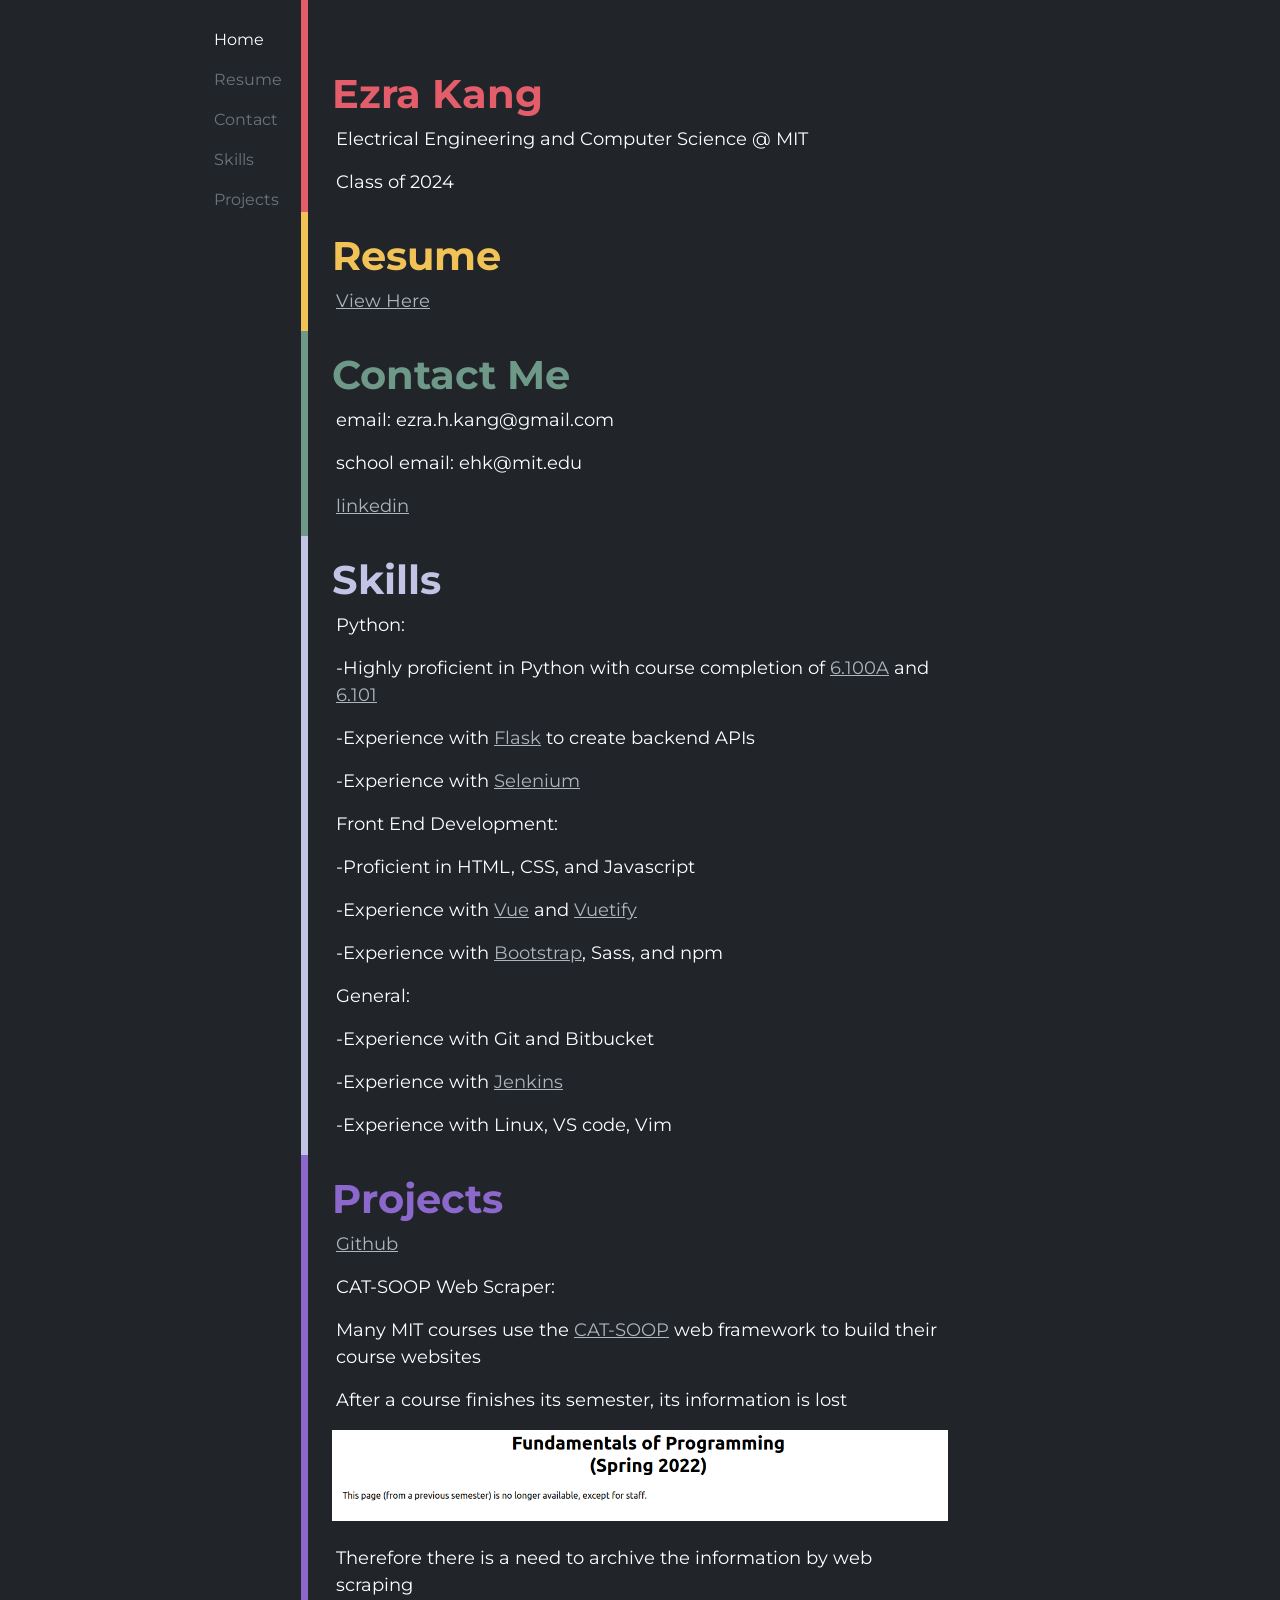
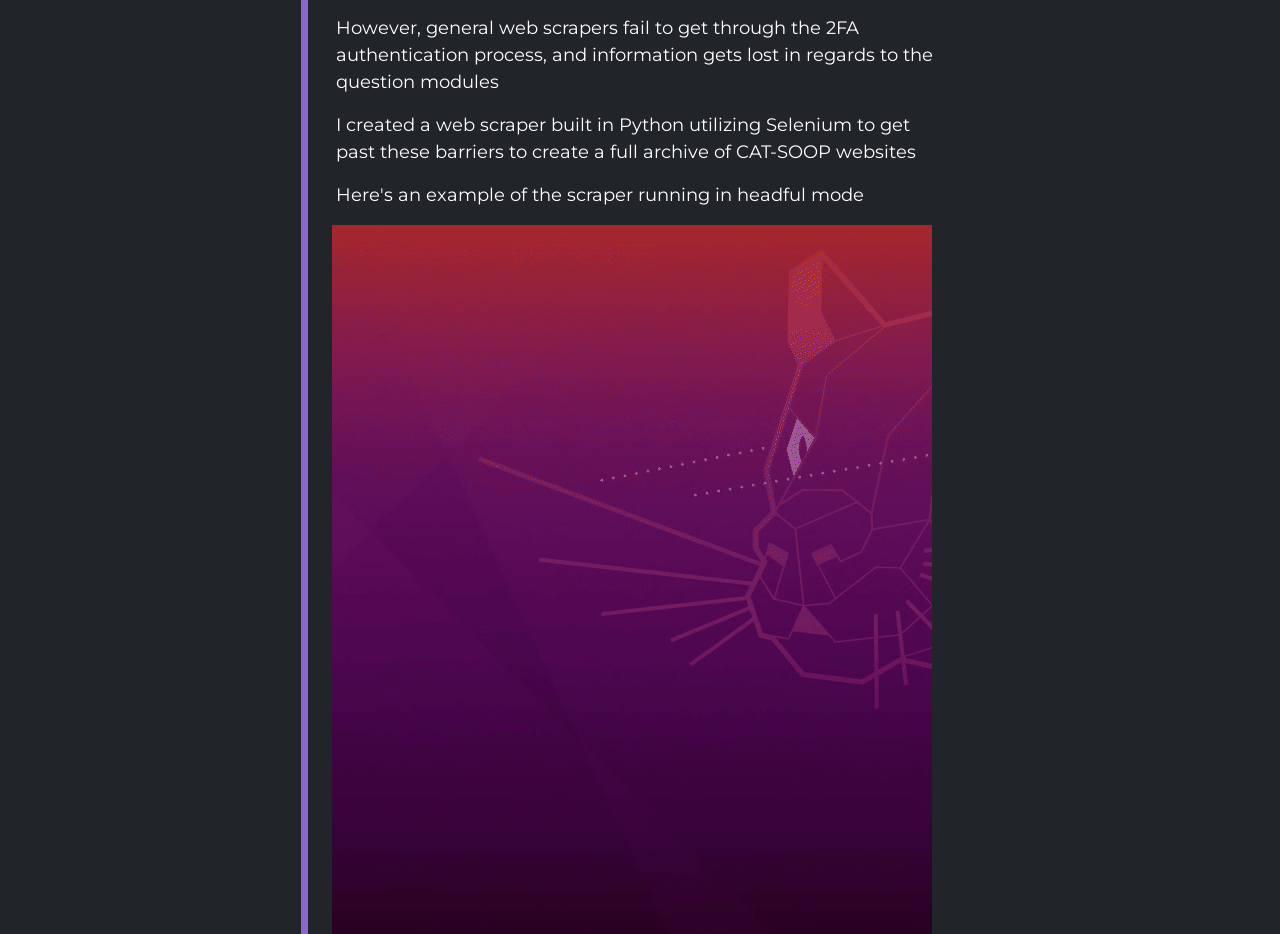
==== commit b6b0b516: "fixed naming and js" ====
--- a/index.html
+++ b/index.html
@@ -135,6 +135,6 @@
         </div>
       </div>
     </div>
-    <script type="module" src="assets/js/starter.js"></script>
+    <script type="module" src="/assets/js/script.js"></script>
   </body>
 </html>
